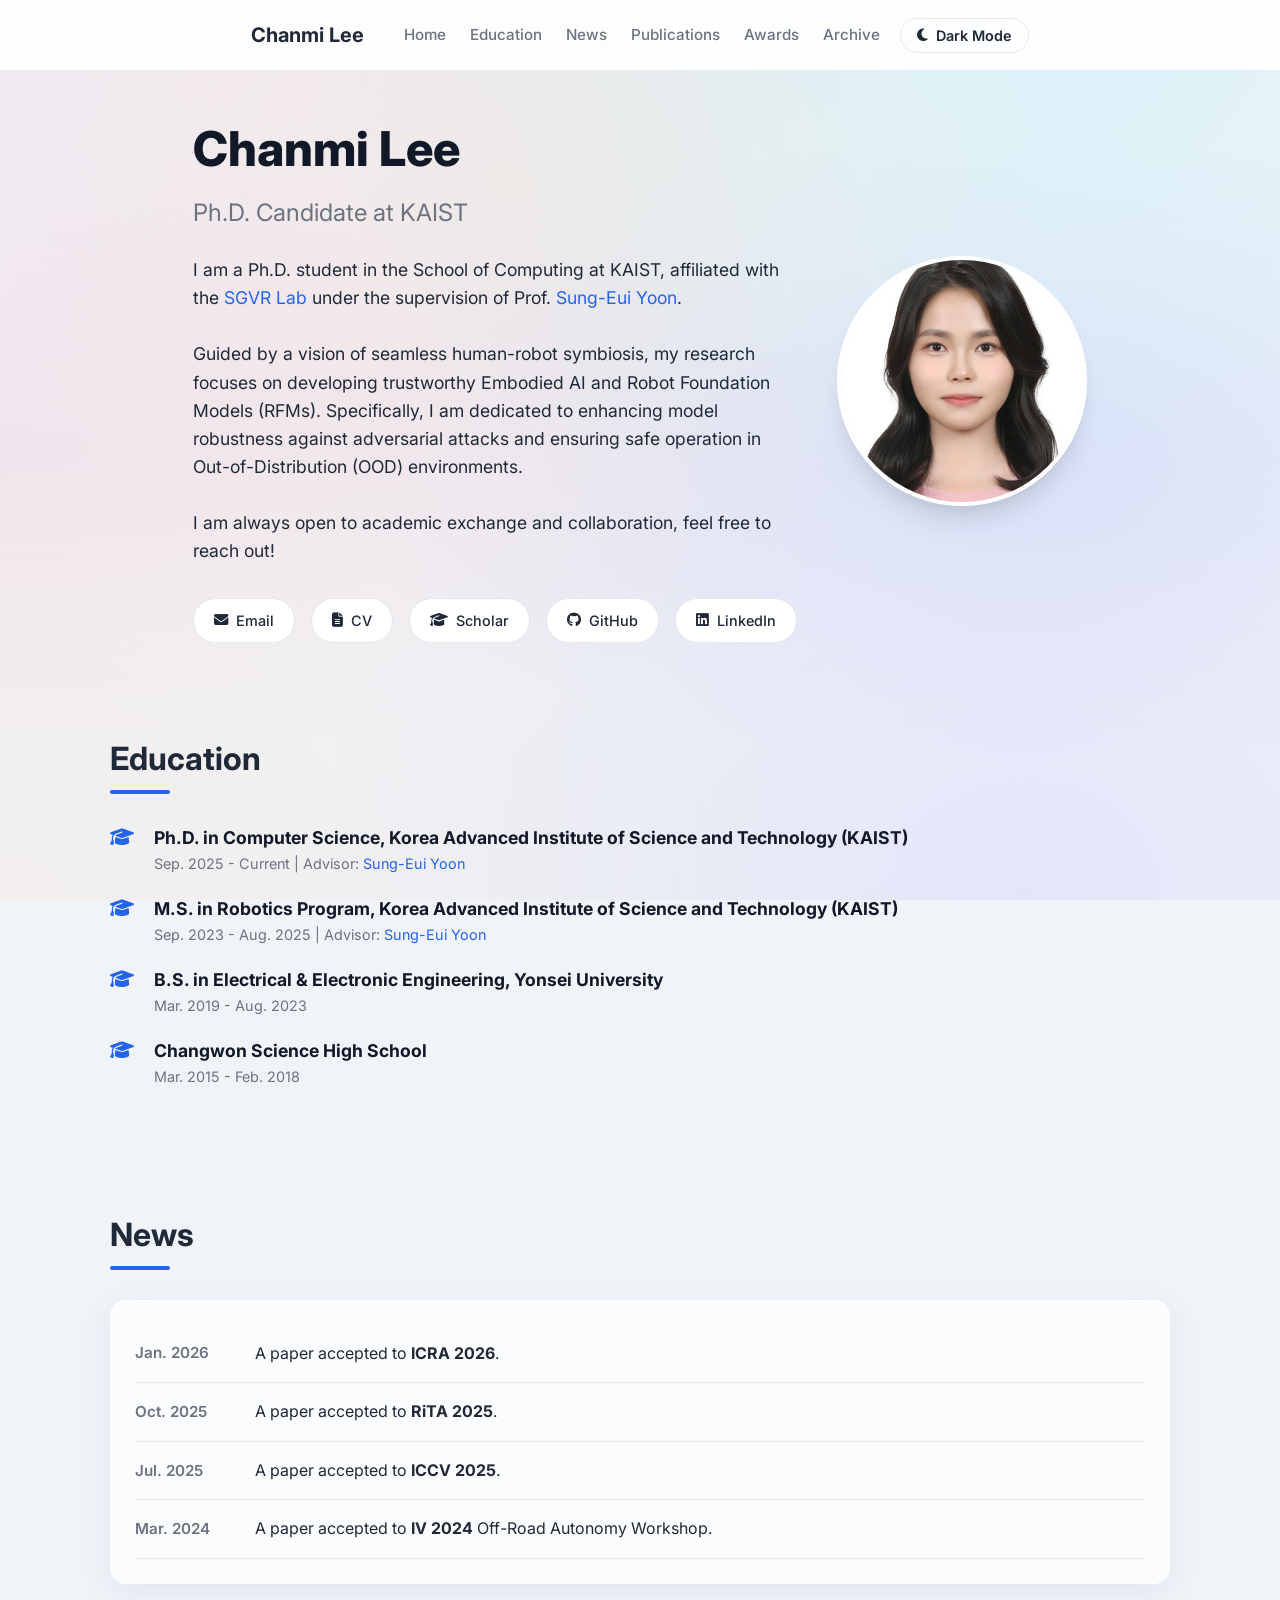
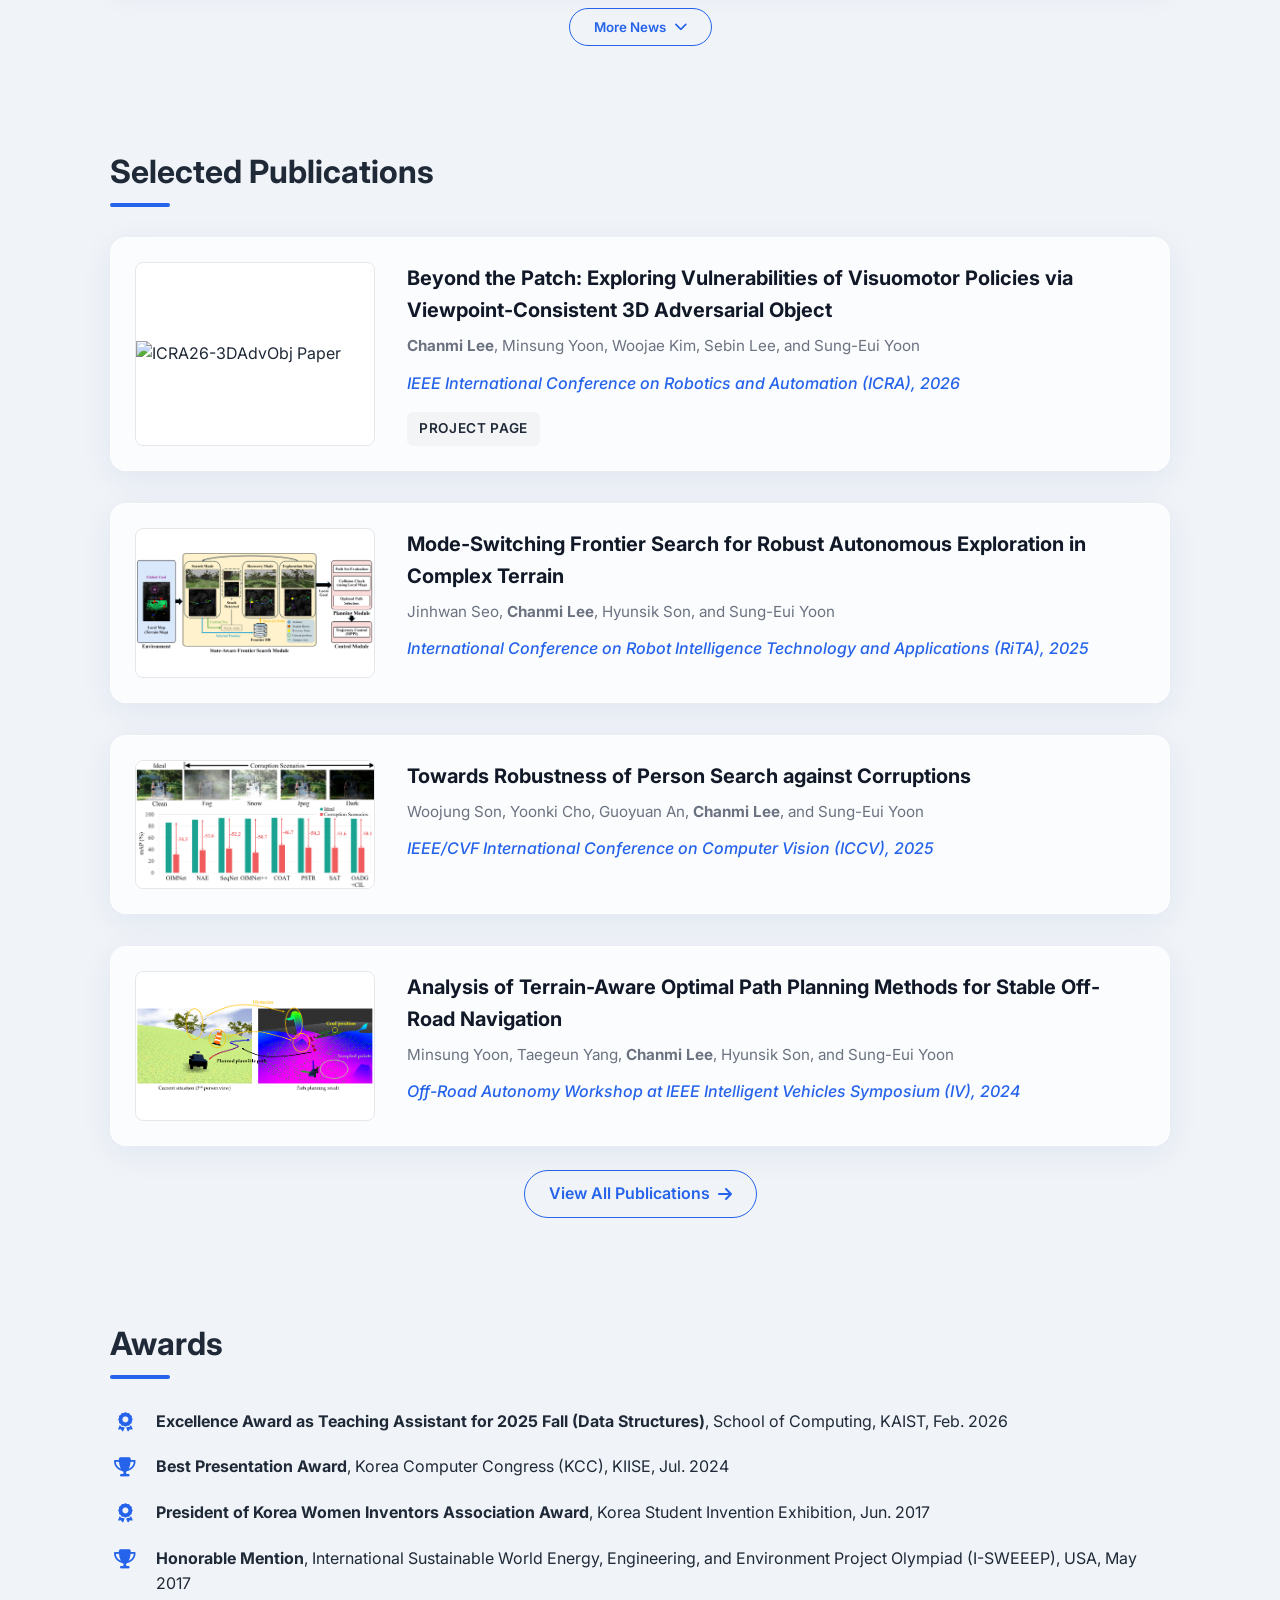
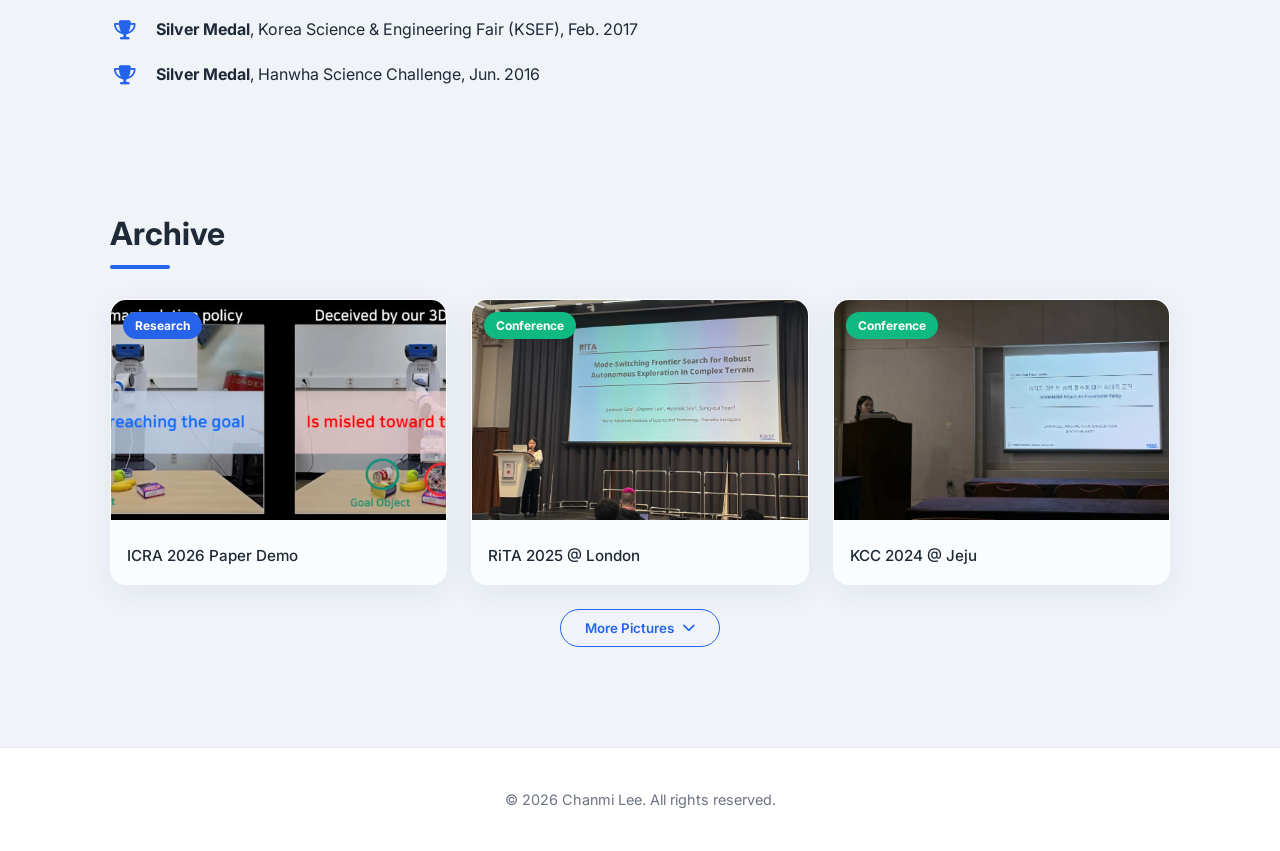
==== index.html @ 27ceaa9d "icra_projectpage" ====
<!DOCTYPE html>
<html lang="en-us">

<head>
  <!-- Google tag (gtag.js) -->
  <script async src="https://www.googletagmanager.com/gtag/js?id=G-1RZJY5DQK4"></script>
  <script>
    window.dataLayer = window.dataLayer || [];
    function gtag() { dataLayer.push(arguments); }
    gtag('js', new Date());

    gtag('config', 'G-1RZJY5DQK4');
  </script>
  <meta charset="utf-8">
  <meta name="viewport" content="width=device-width, initial-scale=1">
  <meta name="description" content="Ph.D. Candidate in KAIST CS">
  <meta name="author" content="Chanmi Lee">
  <title>Chanmi Lee | KAIST</title>

  <!-- Google Fonts -->
  <link rel="preconnect" href="https://fonts.googleapis.com">
  <link rel="preconnect" href="https://fonts.gstatic.com" crossorigin>
  <link href="https://fonts.googleapis.com/css2?family=Inter:wght@400;500;600;700;800&display=swap" rel="stylesheet">

  <!-- Font Awesome -->
  <link rel="stylesheet" href="https://cdnjs.cloudflare.com/ajax/libs/font-awesome/6.4.0/css/all.min.css">

  <!-- Custom CSS -->
  <link rel="stylesheet" href="css/modern.css">

  <!-- Favicon -->
  <link rel="icon" href="resources/favicon_clover.png" type="image/png">
</head>

<body>

  <header>
    <div class="container">
      <nav class="navbar">
        <a class="navbar-brand" href="#">Chanmi Lee</a>
        <ul class="navbar-nav">
          <li><a class="nav-link" href="#home">Home</a></li>
          <li><a class="nav-link" href="#education">Education</a></li>
          <li><a class="nav-link" href="#news">News</a></li>
          <li><a class="nav-link" href="#publications">Publications</a></li>
          <li><a class="nav-link" href="#awards">Awards</a></li>
          <li><a class="nav-link" href="#pictures">Archive</a></li>
        </ul>
        <button id="themeToggle" class="theme-toggle-btn" aria-label="Toggle Theme">
          <i class="fas fa-moon"></i> <span>Dark Mode</span>
        </button>
      </nav>
    </div>
  </header>

  <section id="home" class="hero">
    <div class="container">
      <div class="hero-content reveal">
        <h1 class="hero-title">Chanmi Lee</h1>
        <h2 class="hero-subtitle">Ph.D. Candidate at KAIST</h2>
        <p class="hero-text">
          <!-- Hello! I am a Ph.D. student in the School of Computing at KAIST, advised by Prof. <a
            href="https://sgvr.kaist.ac.kr/~sungeui/">Sung-Eui Yoon</a> 
            as a member of the <a href="https://sgvr.kaist.ac.kr">SGVR Lab</a>. -->
          
          I am a Ph.D. student in the School of Computing at KAIST, 
          affiliated with the <a href="https://sgvr.kaist.ac.kr">SGVR Lab</a> under the supervision of
          Prof. <a href="https://sgvr.kaist.ac.kr/~sungeui/">Sung-Eui Yoon</a>.
          <br><br>
          <!-- 
          Driven by the ultimate vision of true symbiosis between robots and humans, 
          I focus on developing trustworthy Embodied AI and Robot Foundation Models (RFMs), 
          particularly models that remain robust against adversarial attacks and 
          operate safely in Out-of-Distribution (OOD) environments beyond the scope of their training data. -->
          Guided by a vision of seamless human-robot symbiosis, 
          my research focuses on developing trustworthy Embodied AI and Robot Foundation Models (RFMs). 
          Specifically, I am dedicated to enhancing model robustness against adversarial attacks 
          and ensuring safe operation in Out-of-Distribution (OOD) environments.
          <br><br>

          <!-- If you share similar interests, feel free to reach out. I'd love to connect. -->
          I am always open to academic exchange and collaboration, feel free to reach out!

        </p>
        <div class="social-links">
          <a href="mailto:chanmi99@kaist.ac.kr" class="social-btn"><i class="fas fa-envelope"></i> Email</a>
          <a href="resources/cv_2509.pdf" class="social-btn"><i class="fas fa-file-alt"></i> CV</a>
          <a href="https://scholar.google.com/" class="social-btn"><i
              class="fas fa-graduation-cap"></i> Scholar</a>
          <a href="https://github.com/Chan-mi-Lee" class="social-btn"><i class="fab fa-github"></i> GitHub</a>
          <a href="https://www.linkedin.com/in/Chan-mi-Lee/" class="social-btn"><i class="fab fa-linkedin"></i> LinkedIn</a>
        </div>
      </div>
      <div class="hero-image-container reveal">
        <img src="resources/ChanmiLee.jpg" alt="Chanmi Lee" class="hero-image">
      </div>
    </div>
  </section>

  <section id="education">
    <div class="container">
      <h2 class="section-title">Education</h2>
      <ul class="education-list">
        <li class="education-item reveal">
          <i class="fas fa-graduation-cap edu-icon"></i>
          <div>
            <div class="edu-degree">Ph.D. in Computer Science, Korea Advanced Institute of Science and Technology (KAIST)</div>
            <!-- <div class="edu-institution">Korea Advanced Institute of Science and Technology (KAIST)</div> -->
            <div class="edu-period">Sep. 2025 - Current | Advisor: <a href="https://sgvr.kaist.ac.kr/~sungeui/">Sung-Eui
                Yoon</a></div>
            <!-- <div style="font-size: 0.9rem; color: var(--text-color); margin-top: 2px;">Total GPA: (undergoing)
            </div> -->
          </div>
        </li>
        <li class="education-item reveal">
          <i class="fas fa-graduation-cap edu-icon"></i>
          <div>
            <div class="edu-degree">M.S. in Robotics Program, Korea Advanced Institute of Science and Technology (KAIST)</div>
            <!-- <div class="edu-institution">Korea Advanced Institute of Science and Technology (KAIST)</div> -->
            <div class="edu-period">Sep. 2023 - Aug. 2025 | Advisor: <a
                href="https://sgvr.kaist.ac.kr/~sungeui/">Sung-Eui Yoon</a></div>
            <!-- <div style="font-size: 0.9rem; color: var(--text-color); margin-top: 2px;">Total GPA: 3.71/4.3 (credits:
              34) </div> -->
            <!-- <div style="font-size: 0.9rem; color: var(--text-color); margin-top: 2px;">Total GPA: 3.74/4.3 (credits:
              TBU) </div>
          </div> -->
        </li>
        <li class="education-item reveal">
          <i class="fas fa-graduation-cap edu-icon"></i>
          <div>
            <div class="edu-degree">B.S. in Electrical & Electronic Engineering, Yonsei University</div>
            <!-- <div class="edu-institution">Yonsei University</div> -->
            <div class="edu-period">Mar. 2019 - Aug. 2023</div>
            <!-- <div style="font-size: 0.9rem; color: var(--text-color); margin-top: 2px;">
              Major GPA: 3.71/4.3 (credits: 74), Total GPA: 3.71/4.3 (credits: 130) 
            </div> -->
            <!-- <div style="font-size: 0.9rem; color: var(--text-color); margin-top: 2px;">
              Total GPA: 3.71/4.3 (credits: TBU) 
            </div> -->
          </div>
        </li>
        <li class="education-item reveal">
          <i class="fas fa-graduation-cap edu-icon"></i>
          <div>
            <div class="edu-degree">Changwon Science High School</div>
            <!-- <div class="edu-institution">Changwon Science High School</div> -->
            <div class="edu-period">Mar. 2015 - Feb. 2018</div>
            <!-- <div style="font-size: 0.9rem; color: var(--text-color); margin-top: 2px;">
              Major GPA: 3.71/4.3 (credits: 74), Total GPA: 4.34/4.5 (credits: 130) 
            </div> -->
          </div>
        </li>
      </ul>
    </div>
  </section>

  <section id="news">
    <div class="container">
      <h2 class="section-title">News</h2>
      <ul class="news-list reveal">

        <!-- Recent News -->
        <li class="news-item">
          <span class="news-date">Jan. 2026</span>
          <span class="news-content">A paper accepted to <b>ICRA 2026</b>.</span>
        </li>
        <li class="news-item">
          <span class="news-date">Oct. 2025</span>
          <span class="news-content">A paper accepted to <b>RiTA 2025</b>.</span>
        </li>
        <li class="news-item">
          <span class="news-date">Jul. 2025</span>
          <span class="news-content">A paper accepted to <b>ICCV 2025</b>.</span>
        </li>
        <li class="news-item">
          <span class="news-date">Mar. 2024</span>
          <span class="news-content">A paper accepted to <b>IV 2024</b> Off-Road Autonomy Workshop.</span>
        </li>

        <!-- Hidden News -->
        <div id="moreNews" style="display: none;">
          <li class="news-item">
            <span class="news-date">Jun. 2024</span>
            <span class="news-content">A paper accepted to <b>KCC 2024</b>.</span>
          </li>
          <!-- <li class="news-item">
            <span class="news-date">Jun. 2024</span>
            <span class="news-content">Presented tutorial talks at <b>KCC 2024</b>.</span>
            <a href="https://www.kiise.or.kr/conference/main/getContent.do?CC=KCC&CS=2024&PARENT_ID=011500&content_no=2003"
              class="news-link-btn" target="_blank"><i class="fas fa-external-link-alt"></i> Link</a>
          </li> -->
        </div>
        
      </ul>
      <div class="btn-container">
        <button id="loadMoreNews" class="btn-more" aria-expanded="false">More News <i
            class="fas fa-chevron-down"></i></button>
      </div>
    </div>
  </section>

  <section id="publications">
    <div class="container">
      <h2 class="section-title">Selected Publications</h2>
      <div class="publication-list">

        <!-- Paper ICRA26 -->
        <div class="publication-card reveal">
          <div class="pub-image-container">
            <img src="resources/paper/ICRA26_3DAdvObj.png" alt="ICRA26-3DAdvObj Paper" class="pub-image">
          </div>
          <div class="pub-content">
            <h3 class="pub-title">Beyond the Patch: Exploring Vulnerabilities of Visuomotor Policies via Viewpoint-Consistent 3D Adversarial Object</h3>
            <p class="pub-authors"><b>Chanmi Lee</b>, Minsung Yoon, Woojae Kim, Sebin Lee, and Sung-Eui Yoon</p>
            <p class="pub-venue">IEEE International Conference on Robotics and Automation (ICRA), 2026</p>
            <div class="pub-links">
              <a href="https://chan-mi-lee.github.io/3DAdvObj/" class="pub-link">Project Page</a>
            </div>
          </div>
        </div>

        <!-- Paper RiTA25 -->
        <div class="publication-card reveal">
          <div class="pub-image-container">
            <img src="resources/paper/RiTA25_Frontier.png" alt="RiTA25-Frontier Paper" class="pub-image">
          </div>
          <div class="pub-content">
            <h3 class="pub-title">Mode-Switching Frontier Search for Robust Autonomous Exploration in Complex Terrain</h3>
            <p class="pub-authors">Jinhwan Seo, <b>Chanmi Lee</b>, Hyunsik Son, and Sung-Eui Yoon</p>
            <p class="pub-venue">International Conference on Robot Intelligence Technology and Applications (RiTA), 2025</p>
            <!-- <div class="pub-links">
              <a href="https://arxiv.org/abs/2506.15380" class="pub-link">Project Page</a>
            </div> -->
          </div>
        </div>

        <!-- Paper ICCV25 -->
        <div class="publication-card reveal">
          <div class="pub-image-container">
            <img src="resources/paper/ICCV25_Corruption.png" alt="ICCV25-Corruption Paper" class="pub-image">
          </div>
          <div class="pub-content">
            <h3 class="pub-title">Towards Robustness of Person Search against Corruptions</h3>
            <p class="pub-authors">Woojung Son, Yoonki Cho, Guoyuan An, <b>Chanmi Lee</b>, and Sung-Eui Yoon</p>
            <p class="pub-venue">IEEE/CVF International Conference on Computer Vision (ICCV), 2025</p>
            <!-- <div class="pub-links">
              <a href="https://sgvr.kaist.ac.kr/~msyoon/papers/ICRA25/" class="pub-link">Project Page</a>
            </div> -->
          </div>
        </div>

        <!-- Paper IV24 -->
        <div class="publication-card reveal">
          <div class="pub-image-container">
            <img src="resources/paper/IV24_fig.png" alt="IV24-OffRoad Paper" class="pub-image">
          </div>
          <div class="pub-content">
            <h3 class="pub-title">Analysis of Terrain-Aware Optimal Path Planning Methods for Stable Off-Road Navigation</h3>
            <p class="pub-authors">Minsung Yoon, Taegeun Yang, <b>Chanmi Lee</b>, Hyunsik Son, and Sung-Eui Yoon</p>
            <p class="pub-venue">Off-Road Autonomy Workshop at IEEE Intelligent Vehicles Symposium (IV), 2024</p>
            <!-- <div class="pub-links">
              <a href="https://sgvr.kaist.ac.kr/~msyoon/papers/IROS24/" class="pub-link">Project Page</a>
            </div> -->
          </div>
        </div>

      </div>
      <div class="btn-container">
        <a href="publications.html" target="_blank" class="btn-more">View All Publications <i
            class="fas fa-arrow-right"></i></a>
      </div>
    </div>
  </section>

  <section id="awards">
    <div class="container">
      <!-- <h2 class="section-title">Awards & Honors</h2> -->
      <h2 class="section-title">Awards</h2>
      <ul class="awards-list">
        <li class="award-item reveal">
          <i class="fas fa-award award-icon"></i>
          <div>
            <strong>Excellence Award as Teaching Assistant for 2025 Fall (Data Structures)</strong>, School of Computing, KAIST, Feb. 2026
          </div>
        </li>

        <li class="award-item reveal">
          <i class="fas fa-trophy award-icon"></i>
          <div>
            <strong>Best Presentation Award</strong>, Korea Computer Congress (KCC), KIISE, Jul. 2024
          </div>
        </li>
        

        <li class="award-item reveal">
          <i class="fas fa-award award-icon"></i>
          <div>
            <strong>President of Korea Women Inventors Association Award</strong>, Korea Student Invention Exhibition, Jun. 2017
          </div>
        </li>

        <li class="award-item reveal">
          <i class="fas fa-trophy award-icon"></i>
          <div>
            <strong>Honorable Mention</strong>, International Sustainable World Energy, Engineering, and Environment Project Olympiad (I-SWEEEP), USA, May 2017
          </div>
        </li>

        <li class="award-item reveal">
          <i class="fas fa-trophy award-icon"></i>
          <div>
            <strong>Silver Medal</strong>, Korea Science & Engineering Fair (KSEF), Feb. 2017
          </div>
        </li>

        <li class="award-item reveal">
          <i class="fas fa-trophy award-icon"></i>
          <div>
            <strong>Silver Medal</strong>, Hanwha Science Challenge, Jun. 2016
          </div>
        </li>

      </ul>
    </div>
  </section>

  <section id="pictures">
    <div class="container">
      <h2 class="section-title">Archive</h2>
      <div class="gallery-grid">
        <!-- <div class="gallery-item reveal" 
          data-blog-title="Quadruped robots riding Skateboards" 
          data-blog-date="Jan 20, 2026"
          data-blog-text="강화학습을 이용해 4족 보행 로봇이 스케이트보드를 타는 프로젝트를 진행했습니다. 균형 잡기 알고리즘과 외부 충격에 대한 복원력을 중점적으로 연구했습니다.">
        <img src="resources/pictures/Skateboarding.png" alt="Skateboarding" class="gallery-img">
        <div class="gallery-caption">Riding Skateboards</div>
      </div>
      <div class="gallery-item reveal" 
        data-blog-title="Robotic Skateboard Demo" 
        data-blog-text="로봇이 실제로 보드를 타는 주행 영상입니다."
        data-blog-video="resources/videos/demo.mp4"> <img src="resources/pictures/Skateboarding.png" class="gallery-img">
      <div class="gallery-caption">Watch Demo Video</div> -->
      <div class="gallery-item reveal" 
          data-archive-category="Research"
          data-archive-title="Adversarial Robustness of Visuomotor Policies (ICRA 2026)" 
          data-archive-date="May 2026"
          data-archive-video="resources/videos/ICRA26_supp.mp4"
          data-archive-text="To investigate the vulnerability of RL-based visuomotor policies, I proposed a 3D adversarial object that misleads the robot. As demonstrated in the supplementary video, while the policy normally guides the robot to the goal, the presence of the 3D adversarial object causes the robot to veer toward it. This targeted adversarial attack remains effective regardless of the initial camera (end-effector) pose or the object's spatial configuration.">
        <div class="item-badge research">Research</div>
        <img src="resources/pictures/ICRA26_supp_thumbnail.png" alt="ICRA 2026 Demo" class="gallery-img">
        <div class="gallery-caption">ICRA 2026 Paper Demo</div>
      </div>

      <div class="gallery-item reveal" 
          data-archive-category="Conference"
          data-archive-title="Paper Presentation at RiTA 2025" 
          data-archive-date="Dec 2025"
          data-archive-text="I attended RiTA 2025 at King’s College London (Dec 17–19, 2025) and presented my paper titled 'Mode-Switching Frontier Search for Robust Autonomous Exploration in Complex Terrain'. It was an invaluable experience to exchange ideas with fellow researchers who share a passion for robotics. Being my first visit to the United Kingdom, this journey was both academically rewarding and personally meaningful.">
        <div class="item-badge conference">Conference</div>
        <img src="resources/pictures/RiTA25.jpg" alt="RiTA 2025" class="gallery-img">
        <div class="gallery-caption">RiTA 2025 @ London</div>
      </div>

      <div class="gallery-item reveal" 
          data-archive-category="Conference"
          data-archive-title="Paper Presentation @ KCC 2024" 
          data-archive-date="Jun 2024"
          data-archive-text="I participated in KCC 2024 held at Jeju ICC (June 26–28, 2024) and presented the paper titled 'Adversarial Attack on Visuomotor Policy'. Although it was my first conference presentation and I was quite nervous, the experience was incredibly empowering. Engaging in deep discussions and Q&A sessions with attendees helped me grow as a researcher and provided fresh perspectives on my future research directions.">
        <div class="item-badge conference">Conference</div>
        <img src="resources/pictures/KCC24.jpg" alt="KCC 2024" class="gallery-img">
        <div class="gallery-caption">KCC 2024 @ Jeju</div>
      </div>

    </div>
      </div>

      <!-- Hidden Pictures -->
      <!-- <div id="morePictures" style="display: none; margin-top: 24px;">
        <div class="gallery-grid">
          <div class="gallery-item reveal">
            <img src="resources/pictures/kroc25_tutorial_MS.png" alt="KRoC25" class="gallery-img">
            <div class="gallery-caption">KRoC25 Tutorial</div>
          </div>
          <div class="gallery-item reveal">
            <img src="resources/pictures/IROS24.jpg" alt="IROS24" class="gallery-img">
            <div class="gallery-caption">IROS24 Attendance</div>
          </div>
          <div class="gallery-item reveal">
            <img src="resources/pictures/IROS24_Presentation.jpg" alt="IROS24" class="gallery-img">
            <div class="gallery-caption">IROS24 Oral Presentation</div>
          </div>
          <div class="gallery-item reveal">
            <img src="resources/pictures/kcc_tutorial_ms.jpg" alt="KCC24" class="gallery-img">
            <div class="gallery-caption">KCC24 Tutorial</div>
          </div>
          <div class="gallery-item reveal">
            <img src="resources/pictures/ICRA24_poster_presentation.png" alt="ICRA24 Poster" class="gallery-img">
            <div class="gallery-caption">ICRA24 Poster Presentation</div>
          </div>
          <div class="gallery-item reveal">
            <img src="resources/pictures/ICRA24_2.JPG" alt="ICRA24" class="gallery-img">
            <div class="gallery-caption">ICRA24 Attendance</div>
          </div>
          <div class="gallery-item reveal">
            <img src="resources/pictures/hello_v2.png" alt="Hello Robot" class="gallery-img">
            <div class="gallery-caption">Drawing 'Hello' with the Fetch robot holding a flash light</div>
          </div>
          <div class="gallery-item reveal">
            <img src="resources/pictures/ICRA23_CS.jpg" alt="ICRA23 CS" class="gallery-img">
            <div class="gallery-caption">Our Research featured on the CS Dept. Bulletin Board</div>
          </div>
          <div class="gallery-item reveal">
            <img src="resources/pictures/ICRA23_award2.png" alt="ICRA23 Award" class="gallery-img">
            <div class="gallery-caption">ICRA23 Award Celebration</div>
          </div>
          <div class="gallery-item reveal">
            <img src="resources/pictures/ICRA23_award.jpg" alt="ICRA23 Award" class="gallery-img">
            <div class="gallery-caption">ICRA23 Outstanding Planning Paper Award</div>
          </div>
          <div class="gallery-item reveal">
            <img src="resources/pictures/ICRA23_poster.png" alt="ICRA23 Poster" class="gallery-img">
            <div class="gallery-caption">ICRA23 Poster Presentation</div>
          </div>
          <div class="gallery-item reveal">
            <img src="resources/pictures/ICRA23_presentation.jpg" alt="ICRA23 Presentation" class="gallery-img">
            <div class="gallery-caption">ICRA23 Award Session Presentation</div>
          </div>
          <div class="gallery-item reveal">
            <img src="resources/pictures/KRoC22_presentation.jpg" alt="KRoC22" class="gallery-img">
            <div class="gallery-caption">KRoC22 Invited Talk</div>
          </div>
          <div class="gallery-item reveal">
            <img src="resources/pictures/ICRA22_award2.jpg" alt="ICRA22 Award" class="gallery-img">
            <div class="gallery-caption">ICRA22 Finalist Award Celebration</div>
          </div>
          <div class="gallery-item reveal">
            <img src="resources/pictures/ICRA22_award.png" alt="ICRA22 Award" class="gallery-img">
            <div class="gallery-caption">ICRA22 Outstanding Navigation Paper Finalist Award</div>
          </div>
          <div class="gallery-item reveal">
            <img src="resources/pictures/ICRA22_poster.png" alt="ICRA22 Poster" class="gallery-img">
            <div class="gallery-caption">ICRA22 Poster Presentation</div>
          </div>
          <div class="gallery-item reveal">
            <img src="resources/pictures/ICRA22_presentation.png" alt="ICRA22 Presentation" class="gallery-img">
            <div class="gallery-caption">ICRA22 Award Session Presentation</div>
          </div>
          <div class="gallery-item reveal">
            <img src="resources/pictures/MS_wFetch.jpg" alt="Fetch" class="gallery-img">
            <div class="gallery-caption">Me with a Fetch Robot</div>
          </div>
        </div>
      </div> -->

      <div class="btn-container">
        <button id="loadMorePictures" class="btn-more" aria-expanded="false">More Pictures <i
            class="fas fa-chevron-down"></i></button>
      </div>
    </div>
  </section>

  <footer>
    <div class="container">
      <p>&copy; 2026 Chanmi Lee. All rights reserved.</p>
    </div>
  </footer>

  <!-- Overlay -->
  <!-- <div id="overlay">
    <img src="" alt="Expanded Image" />
  </div>
  -->
  <!-- Overlay Update -->
  <!-- <div id="overlay">
    <div class="modal-content">
      <span class="close-modal">&times;</span>
      <img src="" alt="Expanded Image" id="modalImg" />
      <div class="modal-text-container">
        <h3 id="modalTitle"></h3>
        <span id="modalDate" style="color: var(--primary-color); font-size: 0.85rem;"></span>
        <p id="modalDescription"></p>
      </div>
    </div>
  </div> -->
  <div id="overlay">
    <div class="modal-content">
      <span class="close-modal">&times;</span>
      
      <div class="modal-media-container">
        <img src="" alt="Expanded Image" id="modalImg" />
        <video id="modalVideo" controls>
          <source src="" type="video/mp4">
        </video>
      </div>

      <div class="modal-text-container">
        <span id="modalBadge" class="item-badge-modal"></span>
        <h3 id="modalTitle"></h3>
        <span id="modalDate"></span>
        <p id="modalDescription"></p>
      </div>
    </div>
  </div>

  <script>
    // News Toggle
    document.getElementById('loadMoreNews').addEventListener('click', function () {
      var additionalContent = document.getElementById('moreNews');
      var btn = this;

      if (additionalContent.style.display === 'none') {
        additionalContent.style.display = 'block';
        btn.innerHTML = '<i class="fas fa-chevron-circle-up"></i> Close';
        btn.setAttribute('aria-expanded', 'true');
      } else {
        additionalContent.style.display = 'none';
        btn.innerHTML = '<i class="fas fa-chevron-circle-down"></i> More News';
        btn.setAttribute('aria-expanded', 'false');
      }
    });

    // Pictures Toggle
    document.getElementById('loadMorePictures').addEventListener('click', function () {
      var morePictures = document.getElementById('morePictures');
      var btn = this;

      if (morePictures.style.display === 'none') {
        morePictures.style.display = 'block';
        btn.innerHTML = '<i class="fas fa-chevron-circle-up"></i> Close';
        btn.setAttribute('aria-expanded', 'true');
      } else {
        morePictures.style.display = 'none';
        btn.innerHTML = '<i class="fas fa-chevron-circle-down"></i> More Pictures';
        btn.setAttribute('aria-expanded', 'false');
      }
    });

    // Image Overlay
    // document.addEventListener("DOMContentLoaded", function () {
    //   const overlay = document.getElementById("overlay");
    //   const overlayImg = overlay.querySelector("img");
    //   const images = document.querySelectorAll(".gallery-img, .pub-image");

    //   images.forEach((img) => {
    //     img.addEventListener("click", function () {
    //       overlay.classList.remove("active");
    //       overlayImg.src = "";

    //       const tempImg = new Image();
    //       tempImg.src = this.src;

    //       tempImg.onload = () => {
    //         overlayImg.src = tempImg.src;
    //         overlay.classList.add("active");
    //       };
    //     });
    //   });

    //   overlay.addEventListener("click", function () {
    //     overlay.classList.remove("active");
    //     setTimeout(() => {
    //       overlayImg.src = "";
    //     }, 300); // Wait for transition
    //   });
    // });
    /* --- Blog Modal Script (Overlay Updated) --- */
    // document.addEventListener("DOMContentLoaded", function () {
    //   const overlay = document.getElementById("overlay");
    //   const modalImg = document.getElementById("modalImg");
    //   const modalTitle = document.getElementById("modalTitle");
    //   const modalDescription = document.getElementById("modalDescription");
    //   const modalDate = document.getElementById("modalDate"); // Optional: for date
    //   const closeModal = document.querySelector(".close-modal");

    //   // Select all gallery items
    //   const items = document.querySelectorAll(".gallery-item");

    //   items.forEach((item) => {
    //     item.addEventListener("click", function () {
    //       const img = this.querySelector("img");
          
    //       // Extract blog content from HTML 'data-' attributes
    //       const title = this.getAttribute("data-blog-title") || "New Post";
    //       const date = this.getAttribute("data-blog-date") || "";
    //       const text = this.getAttribute("data-blog-text") || "Coming soon...";

    //       // Inject data into the modal
    //       modalImg.src = img.src;
    //       modalTitle.innerText = title;
    //       modalDescription.innerText = text;
    //       if (modalDate) modalDate.innerText = date;

    //       // Show the modal
    //       overlay.classList.add("active");
    //       document.body.style.overflow = "hidden"; // Prevent background scrolling
    //     });
    //   });

    //   // Close modal when clicking background or the 'X' button
    //   overlay.addEventListener("click", function (e) {
    //     if (e.target === overlay || e.target === closeModal) {
    //       overlay.classList.remove("active");
    //       document.body.style.overflow = "auto"; // Restore scrolling
    //     }
    //   });
    // });

    /* --- Archive Modal Script (Updated) --- */
    document.addEventListener("DOMContentLoaded", function () {
      const overlay = document.getElementById("overlay");
      const modalImg = document.getElementById("modalImg");
      const modalVideo = document.getElementById("modalVideo");
      const modalBadge = document.getElementById("modalBadge"); // New
      const modalTitle = document.getElementById("modalTitle");
      const modalDescription = document.getElementById("modalDescription");
      const modalDate = document.getElementById("modalDate");
      const closeModal = document.querySelector(".close-modal");

      const items = document.querySelectorAll(".gallery-item");

      items.forEach((item) => {
        item.addEventListener("click", function () {
          const videoSrc = this.getAttribute("data-archive-video");
          const title = this.getAttribute("data-archive-title");
          const date = this.getAttribute("data-archive-date");
          const text = this.getAttribute("data-archive-text");
          const category = this.getAttribute("data-archive-category");

          // Media Switcher
          modalVideo.style.display = "none";
          modalImg.style.display = "none";
          modalVideo.pause();

          if (videoSrc) {
            modalVideo.querySelector("source").src = videoSrc;
            modalVideo.load();
            modalVideo.style.display = "block";
          } else {
            modalImg.src = this.querySelector("img").src;
            modalImg.style.display = "block";
          }

          // Content Injection
          if (category) {
              modalBadge.innerText = category;
              modalBadge.style.display = "inline-block";
              
              // 클래스를 초기화하고 카테고리명(소문자)을 추가해서 색상 적용
              modalBadge.className = 'item-badge-modal ' + category.toLowerCase(); 
          } else {
              modalBadge.style.display = "none";
          }

          modalTitle.innerText = title || "No Title";
          modalDate.innerText = date || "";
          modalDescription.innerText = text || "";

          overlay.classList.add("active");
          document.body.style.overflow = "hidden";
        });
      });

      overlay.addEventListener("click", function (e) {
        if (e.target === overlay || e.target === closeModal) {
          overlay.classList.remove("active");
          modalVideo.pause();
          document.body.style.overflow = "auto";
        }
      });
    });
    
    // Scroll Reveal Animation
    document.addEventListener('DOMContentLoaded', function () {
      const reveals = document.querySelectorAll('.reveal');

      const revealOnScroll = function () {
        const windowHeight = window.innerHeight;
        const elementVisible = 100;

        reveals.forEach((reveal) => {
          const elementTop = reveal.getBoundingClientRect().top;

          if (elementTop < windowHeight - elementVisible) {
            reveal.classList.add('active');
          }
        });
      };

      window.addEventListener('scroll', revealOnScroll);
      // Trigger once on load
      revealOnScroll();
    });

    // Hide Header on Scroll
    let lastScrollTop = 0;
    const header = document.querySelector('header');
    const headerHeight = header.offsetHeight;

    window.addEventListener('scroll', function () {
      let scrollTop = window.pageYOffset || document.documentElement.scrollTop;

      if (scrollTop > lastScrollTop && scrollTop > headerHeight) {
        // Scrolling down
        header.classList.add('header-hidden');
      } else {
        // Scrolling up
        header.classList.remove('header-hidden');
      }
      lastScrollTop = scrollTop <= 0 ? 0 : scrollTop; // For Mobile or negative scrolling
    });

    // Theme Toggle
    const themeToggleBtn = document.getElementById('themeToggle');
    const themeIcon = themeToggleBtn.querySelector('i');
    const themeText = themeToggleBtn.querySelector('span');
    const body = document.body;

    // Order: Gradient -> Dark -> White
    const themes = ['gradient', 'dark', 'white'];

    // Load saved theme or default to gradient
    let currentTheme = localStorage.getItem('themePreference') || 'gradient';
    applyTheme(currentTheme);

    themeToggleBtn.addEventListener('click', function () {
      let currentIndex = themes.indexOf(currentTheme);
      let nextIndex = (currentIndex + 1) % themes.length;
      currentTheme = themes[nextIndex];
      applyTheme(currentTheme);
      localStorage.setItem('themePreference', currentTheme);
    });

    function applyTheme(theme) {
      // Remove all theme classes
      body.classList.remove('white-mode', 'dark-mode');

      if (theme === 'white') {
        body.classList.add('white-mode');
      } else if (theme === 'dark') {
        body.classList.add('dark-mode');
      }
      // 'gradient' is default

      updateButton(theme);
    }

    function updateButton(currentTheme) {
      let nextThemeIndex = (themes.indexOf(currentTheme) + 1) % themes.length;
      let nextTheme = themes[nextThemeIndex];

      if (nextTheme === 'gradient') {
        themeText.textContent = 'Gradient Mode';
        themeIcon.className = 'fas fa-palette';
      } else if (nextTheme === 'dark') {
        themeText.textContent = 'Dark Mode';
        themeIcon.className = 'fas fa-moon';
      } else if (nextTheme === 'white') {
        themeText.textContent = 'White Mode';
        themeIcon.className = 'fas fa-sun';
      }
    }
  </script>

</body>

</html>
---- css/modern.css ----
:root {
  --primary-color: #2563eb;
  --secondary-color: #1e40af;
  --text-color: #1f2937;
  --text-light: #6b7280;
  --bg-color: #f9fafb;
  --card-bg: #ffffff;
  --border-color: #e5e7eb;
  --font-main: 'Inter', -apple-system, BlinkMacSystemFont, "Segoe UI", Roboto, Helvetica, Arial, sans-serif;
  --max-width: 1100px;
  --header-height: 70px;
}

* {
  box-sizing: border-box;
  margin: 0;
  padding: 0;
}

body {
  font-family: var(--font-main);
  background-color: #f0f4f8;
  background-image:
    radial-gradient(at 0% 0%, hsla(253, 16%, 7%, 1) 0, transparent 50%),
    radial-gradient(at 50% 0%, hsla(225, 39%, 30%, 1) 0, transparent 50%),
    radial-gradient(at 100% 0%, hsla(339, 49%, 30%, 1) 0, transparent 50%);
  /* Lighter mesh gradient for light mode */
  background-image:
    radial-gradient(at 40% 20%, hsla(28, 100%, 74%, 0.1) 0px, transparent 50%),
    radial-gradient(at 80% 0%, hsla(189, 100%, 56%, 0.1) 0px, transparent 50%),
    radial-gradient(at 0% 50%, hsla(340, 100%, 76%, 0.1) 0px, transparent 50%),
    radial-gradient(at 80% 50%, hsla(240, 100%, 70%, 0.1) 0px, transparent 50%),
    radial-gradient(at 0% 100%, hsla(22, 100%, 77%, 0.1) 0px, transparent 50%),
    radial-gradient(at 80% 100%, hsla(242, 100%, 70%, 0.1) 0px, transparent 50%),
    radial-gradient(at 0% 0%, hsla(343, 100%, 76%, 0.1) 0px, transparent 50%);
  background-attachment: fixed;
  color: var(--text-color);
  line-height: 1.6;
  -webkit-font-smoothing: antialiased;
}

a {
  color: var(--primary-color);
  text-decoration: none;
  transition: color 0.2s;
}

a:hover {
  color: var(--secondary-color);
}

/* Layout */
.container {
  max-width: var(--max-width);
  margin: 0 auto;
  padding: 0 20px;
}

/* Header */
header {
  background-color: rgba(255, 255, 255, 0.9);
  backdrop-filter: blur(10px);
  position: sticky;
  top: 0;
  z-index: 1000;
  border-bottom: none;
  height: var(--header-height);
  display: flex;
  align-items: center;
  transition: transform 0.3s ease-in-out;
}

.header-hidden {
  transform: translateY(-100%);
}

.navbar {
  display: flex;
  justify-content: space-between;
  align-items: center;
  width: 100%;
}

.navbar-brand {
  font-weight: 700;
  font-size: 1.25rem;
  color: var(--text-color);
  margin-right: 40px;
  /* Added spacing */
}

.navbar-nav {
  display: flex;
  gap: 24px;
  list-style: none;
}

.nav-link {
  color: var(--text-light);
  font-weight: 500;
  font-size: 0.95rem;
}

.nav-link:hover,
.nav-link.active {
  color: var(--primary-color);
}

/* Hero Section */
.hero {
  padding: 20px 0;
  display: flex;
  align-items: center;
  gap: 60px;
  margin-top: 30px;
  margin-bottom: 20px;
  /* added spacing below header */
}

.hero .container {
  display: flex;
  align-items: center;
  gap: 60px;
}

.hero-content {
  flex: 1;
}

.hero-title {
  font-size: 3rem;
  font-weight: 800;
  margin-bottom: 16px;
  line-height: 1.2;
  color: #111827;
}

.hero-subtitle {
  font-size: 1.5rem;
  color: var(--text-light);
  margin-bottom: 24px;
  font-weight: 400;
}

.hero-text {
  font-size: 1.1rem;
  color: var(--text-color);
  margin-bottom: 32px;
  max-width: 600px;
}

.hero-image-container {
  flex-shrink: 0;
  width: 300px;
  height: 300px;
  border-radius: 50%;
  overflow: hidden;
  box-shadow: 0 20px 25px -5px rgba(0, 0, 0, 0.1), 0 10px 10px -5px rgba(0, 0, 0, 0.04);
  border: 4px solid white;
}

.hero-image {
  width: 100%;
  height: 100%;
  object-fit: cover;
}

.social-links {
  display: flex;
  gap: 16px;
  margin-top: 24px;
}

.social-btn {
  display: inline-flex;
  align-items: center;
  gap: 8px;
  padding: 10px 20px;
  border-radius: 9999px;
  background-color: white;
  border: 1px solid var(--border-color);
  color: var(--text-color);
  font-weight: 500;
  font-size: 0.9rem;
  transition: all 0.2s;
}

.social-btn:hover {
  background-color: var(--bg-color);
  border-color: var(--text-light);
  transform: translateY(-2px);
  box-shadow: 0 4px 6px -1px rgba(0, 0, 0, 0.1);
}

/* Section General */
section {
  padding: 50px 0;
}

.section-title {
  font-size: 2rem;
  font-weight: 700;
  margin-bottom: 40px;
  position: relative;
  display: inline-block;
}

.section-title::after {
  content: '';
  position: absolute;
  bottom: -10px;
  left: 0;
  width: 60px;
  height: 4px;
  background-color: var(--primary-color);
  border-radius: 2px;
}

.subsection-title {
  font-size: 1.5rem;
  font-weight: 700;
  margin-bottom: 24px;
  color: #111827;
}

/* News */
.news-list {
  list-style: none;
  background: rgba(255, 255, 255, 0.7);
  backdrop-filter: blur(10px);
  -webkit-backdrop-filter: blur(10px);
  border-radius: 16px;
  border: 1px solid rgba(255, 255, 255, 0.5);
  box-shadow: 0 8px 32px 0 rgba(31, 38, 135, 0.07);
  padding: 24px;
}

.news-item {
  display: flex;
  gap: 20px;
  padding: 16px 0;
  border-bottom: 1px solid var(--border-color);
  align-items: center;
  /* Ensure vertical centering */
}

.news-item:last-child {
  border-bottom: none;
}

.news-date {
  font-weight: 600;
  color: var(--text-light);
  min-width: 100px;
  font-size: 0.95rem;
}

.news-content {
  color: var(--text-color);
}

.news-link-btn {
  margin-left: auto;
  padding: 6px 12px;
  border-radius: 6px;
  background-color: #f3f4f6;
  color: var(--text-color);
  font-size: 0.85rem;
  font-weight: 600;
  display: inline-flex;
  align-items: center;
  gap: 6px;
  transition: all 0.2s;
  white-space: nowrap;
  text-decoration: none;
}

.news-link-btn:hover {
  background-color: var(--primary-color);
  color: white;
  text-decoration: none;
}

/* Publications */
.publication-list {
  display: flex;
  flex-direction: column;
  gap: 32px;
}

.publication-card {
  display: flex;
  gap: 32px;
  background: rgba(255, 255, 255, 0.7);
  backdrop-filter: blur(10px);
  -webkit-backdrop-filter: blur(10px);
  border-radius: 16px;
  padding: 24px;
  border: 1px solid rgba(255, 255, 255, 0.5);
  box-shadow: 0 8px 32px 0 rgba(31, 38, 135, 0.07);
  transition: transform 0.2s, box-shadow 0.2s;
}

.publication-card:hover {
  transform: translateY(-4px);
  box-shadow: 0 10px 15px -3px rgba(0, 0, 0, 0.1);
}

.pub-image-container {
  width: 240px;
  flex-shrink: 0;
  border-radius: 8px;
  overflow: hidden;
  border: 1px solid var(--border-color);
  display: flex;
  align-items: center;
  justify-content: center;
  background-color: white;
}

.pub-image {
  width: 100%;
  height: auto;
  display: block;
  cursor: pointer;
}

.pub-content {
  flex: 1;
}

.pub-title {
  font-size: 1.25rem;
  font-weight: 700;
  margin-bottom: 8px;
  color: #111827;
}

.pub-authors {
  color: var(--text-light);
  margin-bottom: 12px;
  font-size: 0.95rem;
}

.pub-venue {
  font-style: italic;
  color: var(--primary-color);
  font-weight: 500;
  margin-bottom: 16px;
}

.pub-links {
  display: flex;
  gap: 12px;
}

.pub-link {
  font-size: 0.85rem;
  font-weight: 600;
  text-transform: uppercase;
  letter-spacing: 0.05em;
  padding: 6px 12px;
  border-radius: 6px;
  background-color: #f3f4f6;
  color: var(--text-color);
}

.pub-link:hover {
  background-color: var(--primary-color);
  color: white;
}

.pub-keywords {
  display: flex;
  flex-wrap: wrap;
  gap: 8px;
  margin-top: 12px;
}

.keyword-badge {
  font-size: 0.75rem;
  font-weight: 600;
  padding: 4px 10px;
  border-radius: 9999px;
  background-color: #e5e7eb;
  color: var(--text-color);
  text-transform: capitalize;
}

.badge-blue {
  background-color: #dbeafe;
  color: #1e40af;
}

.badge-green {
  background-color: #dcfce7;
  color: #166534;
}

.badge-purple {
  background-color: #f3e8ff;
  color: #6b21a8;
}

.badge-orange {
  background-color: #ffedd5;
  color: #9a3412;
}

.badge-red {
  background-color: #fee2e2;
  color: #991b1b;
}

/* Awards */
.awards-list {
  list-style: none;
}

.award-item {
  display: flex;
  gap: 16px;
  margin-bottom: 20px;
  align-items: flex-start;
}

.award-icon {
  color: var(--primary-color);
  font-size: 1.2rem;
  margin-top: 4px;
  width: 30px;
  text-align: center;
  flex-shrink: 0;
}

/* Pictures Grid */
.gallery-grid {
  display: grid;
  grid-template-columns: repeat(auto-fill, minmax(300px, 1fr));
  gap: 24px;
}

.gallery-item {
  background: rgba(255, 255, 255, 0.7);
  backdrop-filter: blur(10px);
  -webkit-backdrop-filter: blur(10px);
  border-radius: 16px;
  overflow: hidden;
  border: 1px solid rgba(255, 255, 255, 0.5);
  box-shadow: 0 8px 32px 0 rgba(31, 38, 135, 0.07);
  transition: transform 0.2s;
}

.gallery-item:hover {
  transform: translateY(-4px);
}

.gallery-img {
  width: 100%;
  height: 220px;
  object-fit: cover;
}

.gallery-caption {
  padding: 16px;
  font-size: 0.95rem;
  font-weight: 500;
  color: var(--text-color);
}

/* Education */
.education-list {
  list-style: none;
}

.education-item {
  display: flex;
  gap: 20px;
  margin-bottom: 20px;
}

.edu-icon {
  color: var(--primary-color);
  font-size: 1.2rem;
  margin-top: 4px;
}

.edu-degree {
  font-weight: 700;
  font-size: 1.1rem;
  color: #111827;
}

.edu-institution {
  color: var(--text-color);
  margin-bottom: 4px;
}

.edu-period {
  color: var(--text-light);
  font-size: 0.9rem;
}

/* Buttons */
.btn-container {
  text-align: center;
  margin-top: 24px;
}

.btn-more {
  background-color: transparent;
  border: 1px solid var(--primary-color);
  color: var(--primary-color);
  padding: 10px 24px;
  border-radius: 9999px;
  font-weight: 600;
  cursor: pointer;
  transition: all 0.2s;
  font-family: var(--font-main);
  display: inline-flex;
  align-items: center;
  gap: 8px;
}

.btn-more:hover {
  background-color: var(--primary-color);
  color: white;
}

/* Footer */
footer {
  background-color: white;
  border-top: 1px solid var(--border-color);
  padding: 40px 0;
  margin-top: 50px;
  text-align: center;
  color: var(--text-light);
  font-size: 0.9rem;
}

/* Responsive */
@media (max-width: 1280px) {
  .hero .container {
    gap: 40px;
  }

  .hero-image-container {
    width: 250px;
    height: 250px;
  }

  .navbar-brand {
    white-space: nowrap;
  }
}

@media (max-width: 900px) {

  /* Navbar */
  header {
    height: auto;
    padding: 10px 0;
  }

  .navbar {
    flex-direction: column;
    gap: 8px;
    align-items: center;
  }

  .navbar-brand {
    margin-right: 0;
    margin-bottom: 2px;
    font-size: 1.1rem;
  }

  .navbar-nav {
    display: grid;
    grid-template-columns: repeat(3, 1fr);
    width: 100%;
    justify-items: center;
    gap: 12px;
    row-gap: 10px;
  }

  .nav-link {
    font-size: 0.85rem;
  }

  /* Hero Section */
  .hero {
    padding: 30px 0;
  }

  .hero .container {
    flex-direction: column-reverse;
    gap: 32px;
  }

  .hero-image-container {
    width: 200px;
    height: 200px;
    margin: 0 auto;
  }

  .hero-title {
    font-size: 1.75rem;
    margin-bottom: 12px;
  }

  .hero-subtitle {
    font-size: 1.1rem;
    margin-bottom: 16px;
  }

  .hero-text {
    margin-left: auto;
    margin-right: auto;
    font-size: 0.95rem;
    margin-bottom: 24px;
  }

  .social-links {
    justify-content: center;
    flex-wrap: wrap;
  }

  /* Education Section */
  .education-item {
    gap: 12px;
  }

  .edu-icon {
    margin-top: 4px;
  }

  /* News Section */
  .news-item {
    flex-direction: column;
    align-items: flex-start;
    gap: 8px;
  }

  .news-date {
    min-width: auto;
    color: var(--primary-color);
    font-size: 0.9rem;
  }

  .news-link-btn {
    margin-left: 0;
    margin-top: 4px;
  }

  /* Publications Section */
  .publication-card {
    flex-direction: column;
  }

  .pub-image-container {
    width: 100%;
    max-width: 400px;
    margin: 0 auto;
  }

  .pub-links {
    flex-wrap: wrap;
  }

  /* Awards Section */
  .award-item {
    gap: 12px;
  }

  .award-icon {
    font-size: 1.1rem;
  }

  /* Gallery Section */
  .gallery-grid {
    grid-template-columns: 1fr;
  }

  /* General */
  section {
    padding: 30px 0;
  }

  .section-title {
    font-size: 1.3rem;
    margin-bottom: 20px;
  }

  .pub-title {
    font-size: 1.1rem;
  }

  .edu-degree {
    font-size: 1rem;
  }

  /* Theme Toggle Mobile */
  .theme-toggle-btn {
    margin-left: 0;
    margin-right: 0;
    margin-top: 4px;
    font-size: 0.8rem;
    padding: 6px 12px;
    align-self: center;
  }

  .subsection-title {
    font-size: 1.2rem;
    margin-bottom: 16px;
  }
}

/* Overlay */
/* #overlay {
  position: fixed;
  top: 0;
  left: 0;
  width: 100%;
  height: 100%;
  background: rgba(0, 0, 0, 0.8);
  display: flex;
  align-items: center;
  justify-content: center;
  opacity: 0;
  pointer-events: none;
  transition: opacity 0.3s ease-in-out;
  z-index: 9999;
}

#overlay.active {
  opacity: 1;
  pointer-events: auto;
}

#overlay img {
  max-width: 90%;
  max-height: 90%;
  border: 2px solid #fff;
  border-radius: 10px;
  box-shadow: 0 0 20px rgba(0, 0, 0, 0.5);
}

.gallery-img {
  cursor: pointer;
} */
 
 /* --- Updated Blog Modal (Overlay) --- */
#overlay {
  position: fixed;
  top: 0;
  left: 0;
  width: 100%;
  height: 100%;
  background: rgba(0, 0, 0, 0.85); /* Dimmed background */
  display: flex;
  align-items: center;
  justify-content: center;
  opacity: 0;
  pointer-events: none; /* Disable interaction when hidden */
  transition: opacity 0.3s ease-in-out;
  z-index: 9999;
  backdrop-filter: blur(8px); /* Blur effect for background */
  padding: 20px;
}

#overlay.active {
  opacity: 1;
  pointer-events: auto; /* Enable interaction when visible */
}

/* Modal Content Box */
.modal-content {
  background: var(--bg-color); /* Syncs with White/Dark mode */
  color: var(--text-color);
  max-width: 800px;
  width: 100%;
  max-height: 85vh;
  border-radius: 20px;
  overflow-y: auto; /* Scroll for long text */
  position: relative;
  box-shadow: 0 25px 50px rgba(0, 0, 0, 0.5);
  transform: translateY(20px);
  transition: transform 0.3s ease-out;
  border: 1px solid var(--border-color);
}

#overlay.active .modal-content {
  transform: translateY(0); /* Slide-up effect */
}

/* Modal Image */
/* .modal-content img {
  width: 100%;
  height: auto;
  max-height: 450px;
  object-fit: cover;
  display: block;
  border-bottom: 1px solid var(--border-color);
} */
/* --- Modal Media (Image & Video) Scaling Fix --- */
.modal-content img, 
#modalVideo {
  width: 100%;
  height: auto;
  max-height: 500px; /* 최대 높이 조절 */
  object-fit: contain; /* 사진/영상 전체가 잘리지 않고 다 보이게 함 */
  background-color: #000; /* 가로가 긴 사진일 경우 남는 위아래 공간을 검은색으로 채움 */
  display: block;
  border-bottom: 1px solid var(--border-color);
}

/* Text Container */
/* .modal-text-container {
  padding: 35px;
}

.modal-text-container h3 {
  font-size: 1.8rem;
  margin-bottom: 10px;
  color: var(--primary-color);
}

#modalDate {
  display: block;
  font-size: 0.9rem;
  margin-bottom: 20px;
  opacity: 0.7;
  color: var(--text-light);
}

.modal-text-container p {
  line-height: 1.7;
  font-size: 1.05rem;
  white-space: pre-wrap;
} */

.modal-text-container {
  padding: 30px 35px; 
}

.modal-text-container h3 {
  font-size: 1.6rem;
  margin-bottom: 8px;
  color: var(--primary-color);
  line-height: 1.3;
}

#modalDate {
  display: block;
  font-size: 0.85rem;
  margin-bottom: 15px;
  font-weight: 600;
  color: var(--text-light);
  text-transform: uppercase;
  letter-spacing: 0.05em;
}

.modal-text-container p {
  line-height: 1.7;
  font-size: 1.05rem;
  color: var(--text-color);
  white-space: pre-wrap;
}

/* Close Button */
.close-modal {
  position: absolute;
  top: 15px;
  right: 25px;
  font-size: 35px;
  color: #fff;
  cursor: pointer;
  z-index: 10;
  text-shadow: 0 0 10px rgba(0, 0, 0, 0.5);
  transition: transform 0.2s;
}

.close-modal:hover {
  transform: scale(1.1);
}

/* For Mobile screens */
@media (max-width: 768px) {
  .modal-text-container {
    padding: 20px;
  }
  .modal-text-container h3 {
    font-size: 1.4rem;
  }
}

.gallery-img {
  cursor: pointer;
}


/* Scroll Reveal Animation */
.reveal {
  opacity: 0;
  transform: translateY(30px);
  transition: all 0.8s ease-out;
}

.reveal.active {
  opacity: 1;
  transform: translateY(0);
}

/* Theme Modes */

/* White Mode */
body.white-mode {
  background-image: none;
  background-color: #ffffff;
}

/* Dark Mode */
body.dark-mode {
  --text-color: #f9fafb;
  --text-light: #d1d5db;
  --bg-color: #111827;
  --card-bg: rgba(31, 41, 55, 0.7);
  --border-color: #374151;
  --primary-color: #60a5fa;
  /* Lighter blue for dark mode */
  --secondary-color: #3b82f6;

  background-image: none;
  background-color: #111827;
  color: var(--text-color);
}

body.dark-mode .hero-title,
body.dark-mode .section-title,
body.dark-mode .subsection-title,
body.dark-mode .edu-degree,
body.dark-mode .pub-title {
  color: #f9fafb;
}

body.dark-mode .navbar,
body.dark-mode header {
  background-color: rgba(17, 24, 39, 0.9);
  border-bottom: none;
}

body.dark-mode .news-list,
body.dark-mode .publication-card,
body.dark-mode .gallery-item {
  background: var(--card-bg);
  border: 1px solid var(--border-color);
}

body.dark-mode .social-btn {
  background-color: #1f2937;
  border-color: var(--border-color);
  color: var(--text-color);
}

body.dark-mode .social-btn:hover {
  background-color: #374151;
}

body.dark-mode .pub-image-container {
  background-color: #1f2937;
  border-color: var(--border-color);
}

body.dark-mode .news-link-btn,
body.dark-mode .pub-link {
  background-color: #374151;
  color: var(--text-color);
}

body.dark-mode .news-link-btn:hover,
body.dark-mode .pub-link:hover {
  background-color: var(--primary-color);
  color: white;
}

body.dark-mode footer {
  background-color: #111827;
  border-top: 1px solid var(--border-color);
}

/* Toggle Button */
.theme-toggle-btn {
  background: none;
  border: 1px solid var(--border-color);
  color: var(--text-color);
  font-size: 0.9rem;
  font-weight: 600;
  cursor: pointer;
  padding: 8px 16px;
  border-radius: 20px;
  transition: all 0.2s;
  margin-left: 20px;
  display: inline-flex;
  align-items: center;
  gap: 8px;
  font-family: var(--font-main);
}

.theme-toggle-btn:hover {
  background-color: rgba(0, 0, 0, 0.05);
  color: var(--primary-color);
  border-color: var(--primary-color);
}

body.dark-mode .theme-toggle-btn:hover {
  background-color: rgba(255, 255, 255, 0.1);
}

/* --- 사진 잘림 방지 및 배지 추가 (최소 수정본) --- */
.modal-media-container {
  width: 100%;
  background-color: #000;
  display: flex;
  justify-content: center;
  align-items: center;
}

#modalImg, #modalVideo {
  max-width: 100%;
  max-height: 500px; /* 높이 제한 */
  object-fit: contain !important; /* 사진 전체 다 보이게 함 */
  display: block;
}

/* 카드 상단 배지 */
.gallery-item { position: relative; }
.item-badge {
  position: absolute; top: 12px; left: 12px;
  background: var(--primary-color); color: #fff;
  padding: 4px 12px; border-radius: 50px;
  font-size: 0.75rem; font-weight: 700; z-index: 5;
}

/* 모달 내부 배지 */
.item-badge-modal {
  display: inline-block;
  background: var(--primary-color); color: #fff;
  padding: 4px 12px; border-radius: 50px;
  font-size: 0.8rem; font-weight: 700; margin-bottom: 10px;
}

/* --- 카테고리별 배지 색상 --- */
/* Research: 파란색 */
.item-badge.research, .item-badge-modal.research { background-color: #2563eb; }
/* Conference: 초록색 */
.item-badge.conference, .item-badge-modal.conference { background-color: #10b981; }
/* Activity 또는 Award: 주황색 */
.item-badge.activity, .item-badge-modal.activity,
.item-badge.award, .item-badge-modal.award { background-color: #f59e0b; }
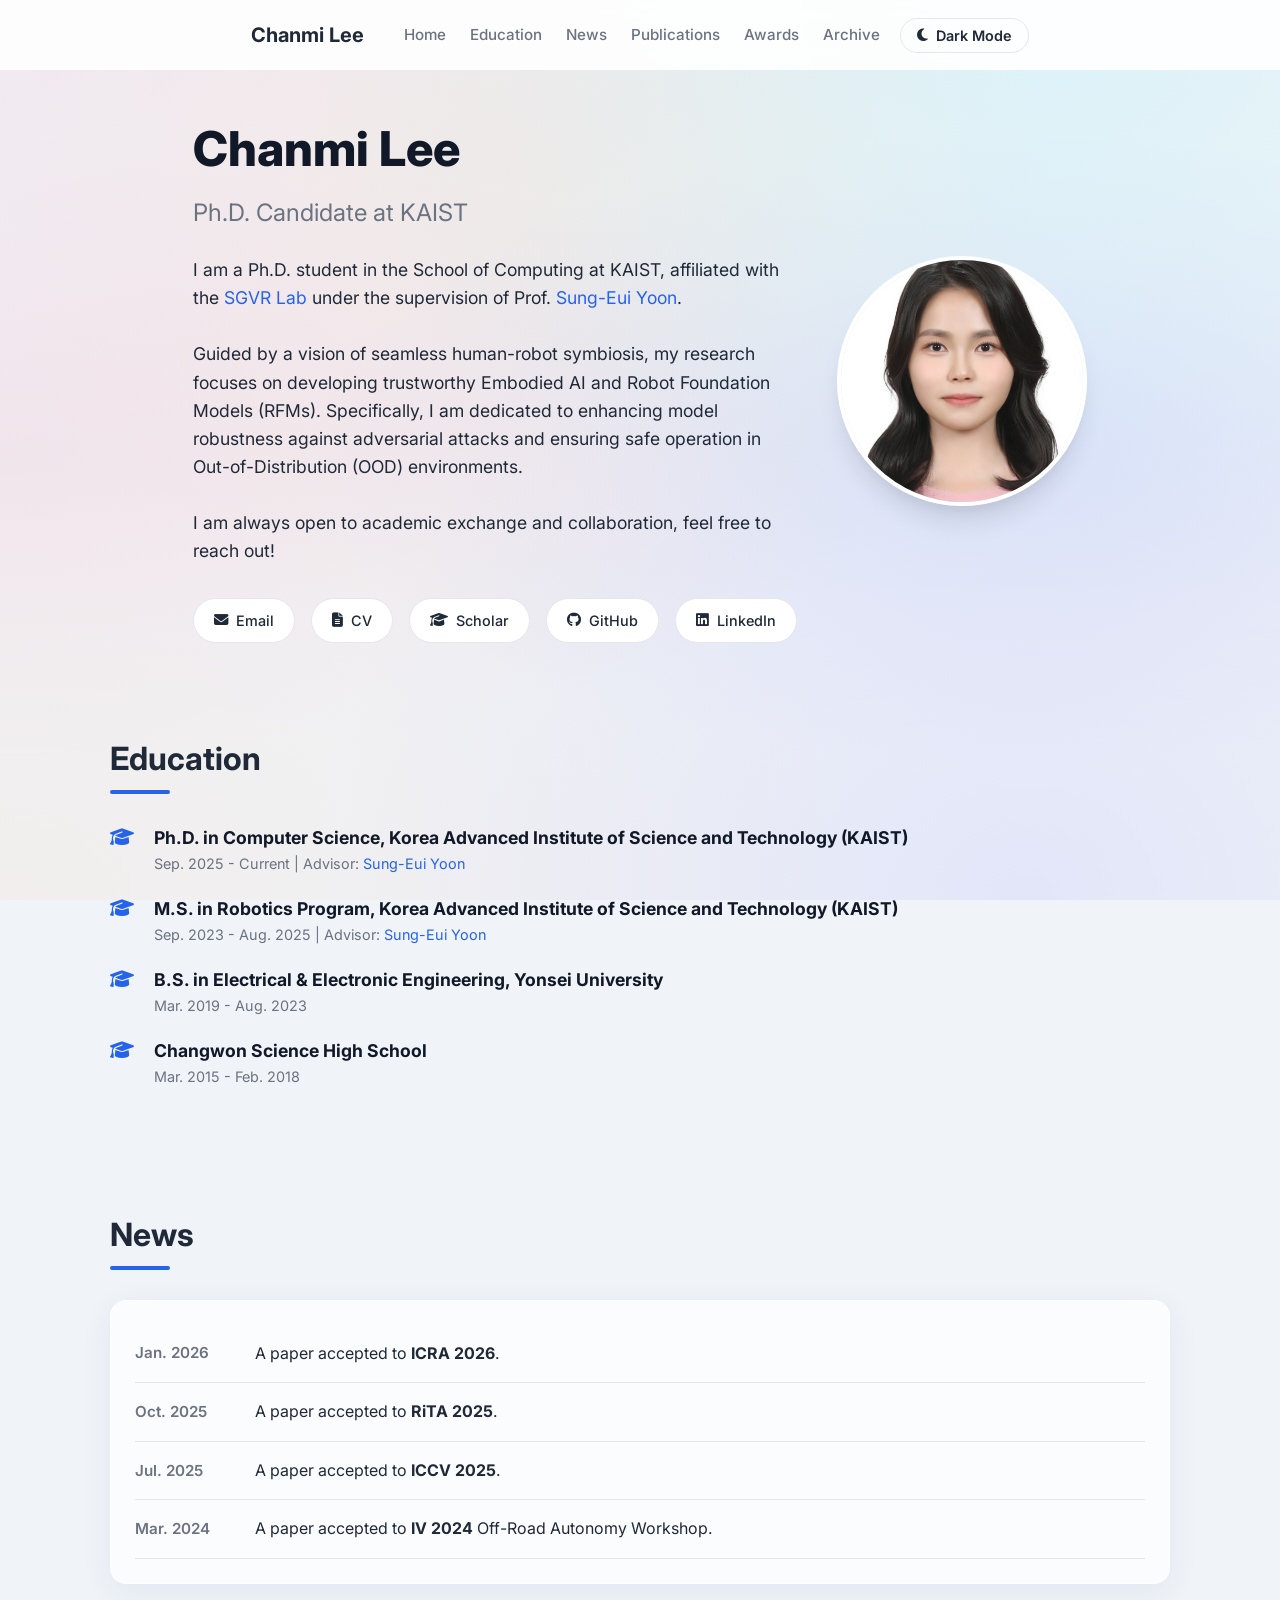
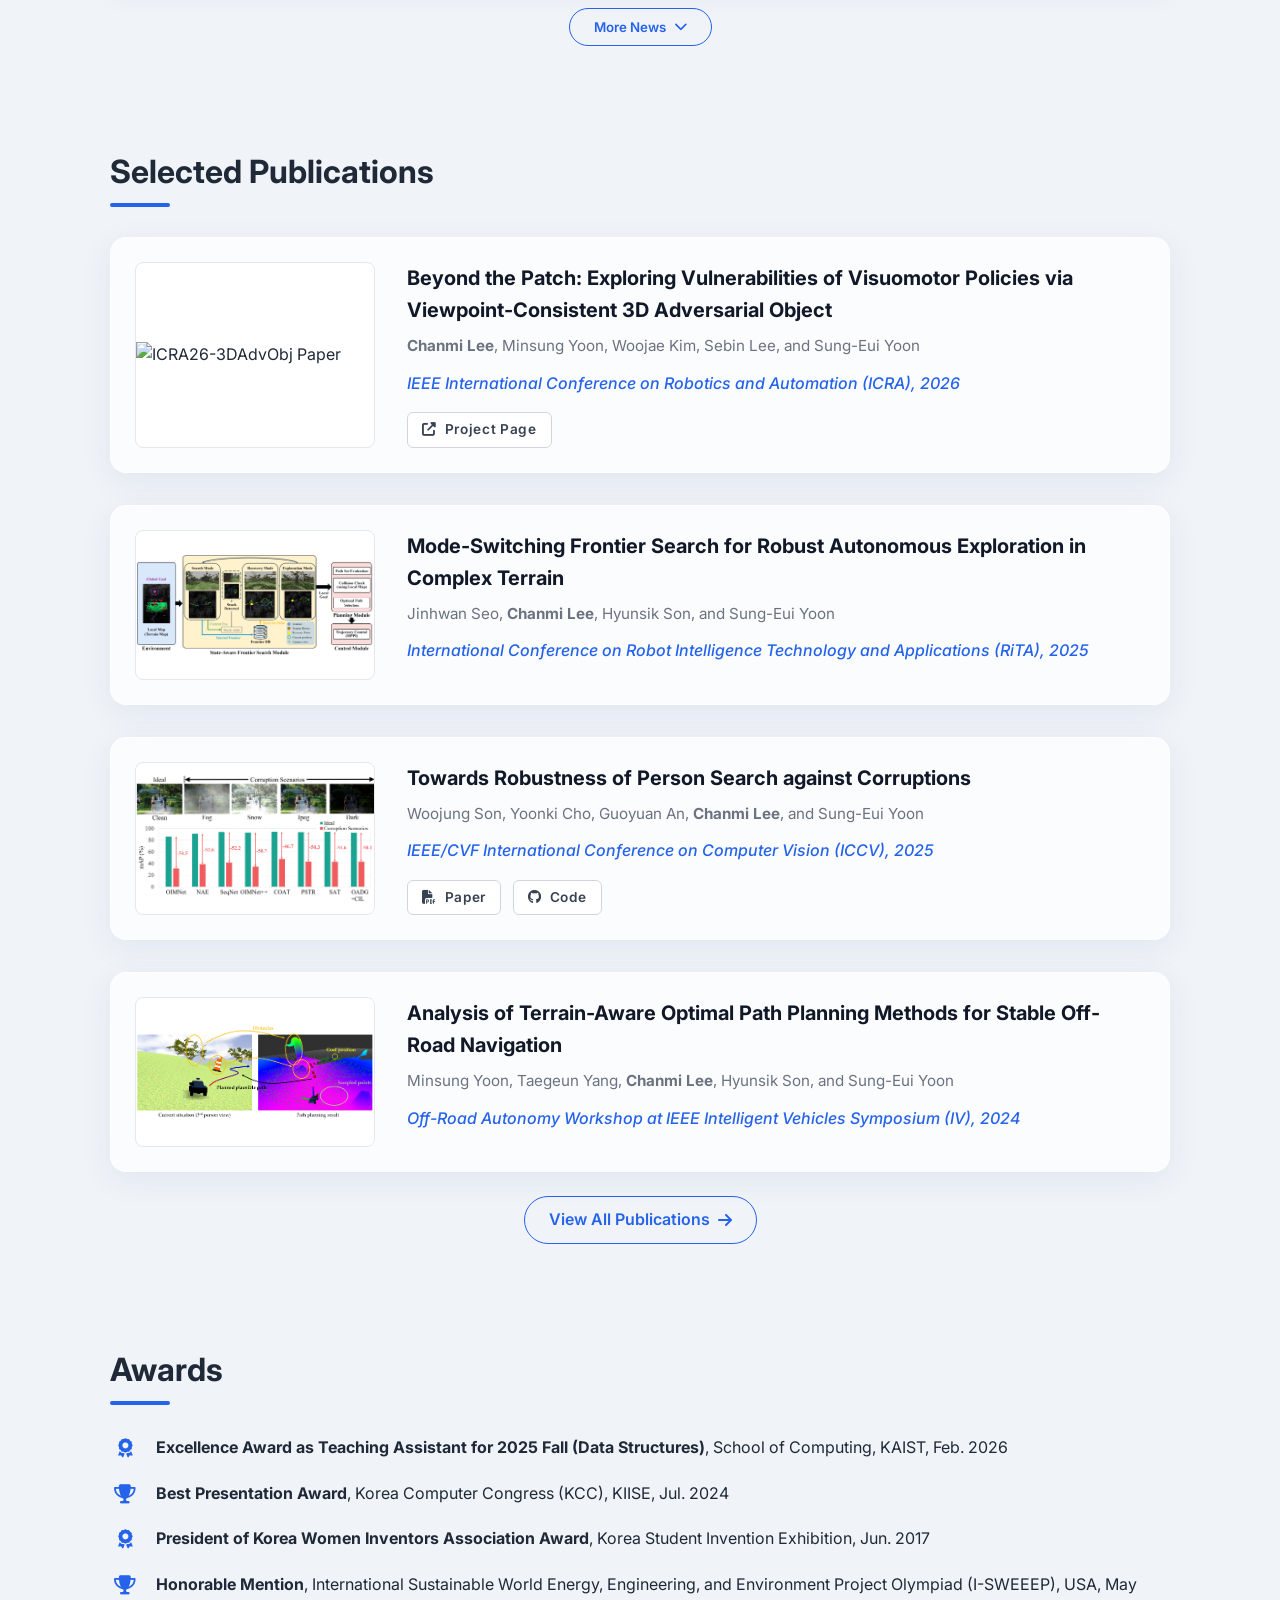
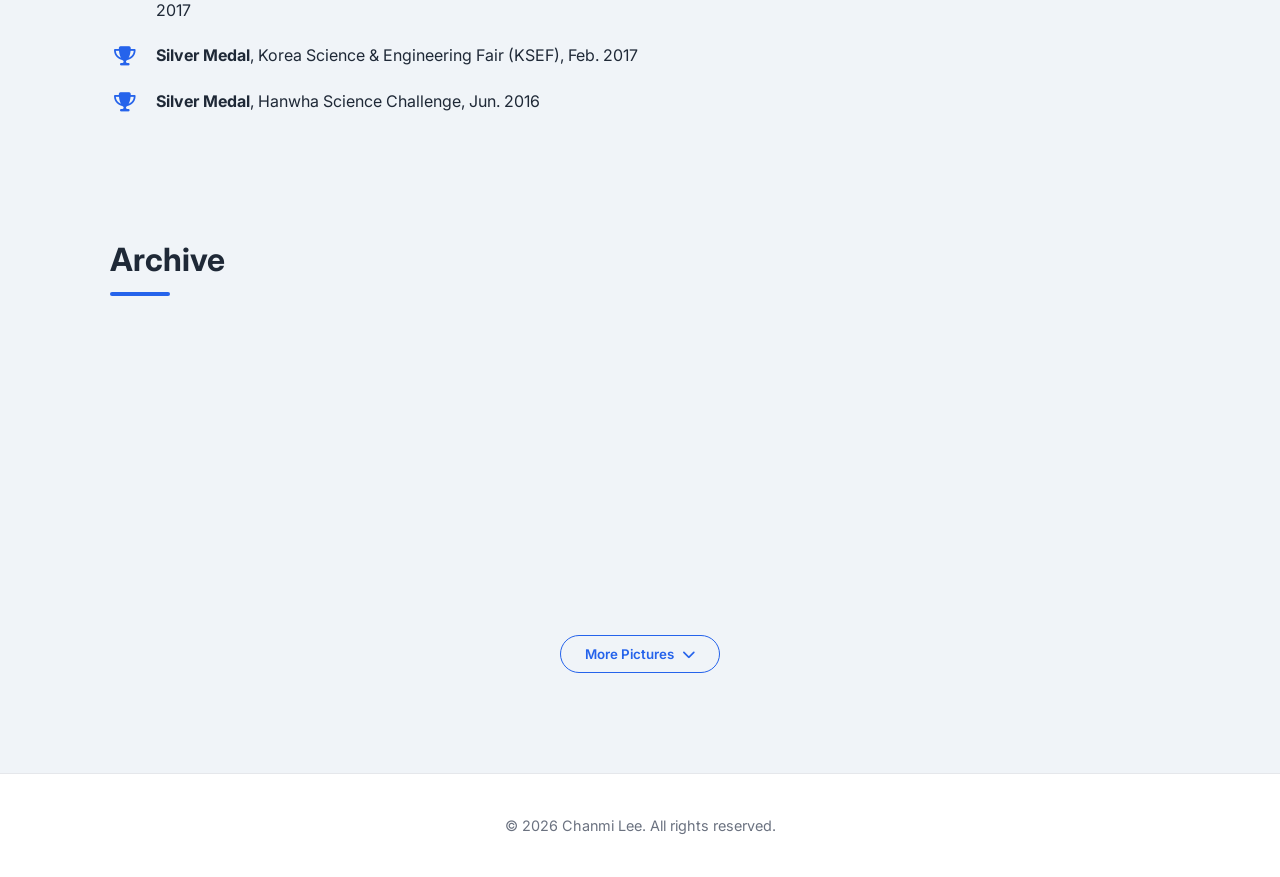
==== commit 2b12db62: "icra_projectpage" ====
--- a/index.html
+++ b/index.html
@@ -213,8 +213,13 @@
             <h3 class="pub-title">Beyond the Patch: Exploring Vulnerabilities of Visuomotor Policies via Viewpoint-Consistent 3D Adversarial Object</h3>
             <p class="pub-authors"><b>Chanmi Lee</b>, Minsung Yoon, Woojae Kim, Sebin Lee, and Sung-Eui Yoon</p>
             <p class="pub-venue">IEEE International Conference on Robotics and Automation (ICRA), 2026</p>
+            <!-- <div class="pub-links">
+              <a href="https://chan-mi-lee.github.io/3DAdvObj/" class="pub-link project-page">Project Page</a>
+            </div> -->
             <div class="pub-links">
-              <a href="https://chan-mi-lee.github.io/3DAdvObj/" class="pub-link">Project Page</a>
+              <a href="https://chan-mi-lee.github.io/3DAdvObj/" class="pub-link" target="_blank">
+                <i class="fas fa-external-link-alt"></i> Project Page
+              </a>
             </div>
           </div>
         </div>
@@ -243,6 +248,14 @@
             <h3 class="pub-title">Towards Robustness of Person Search against Corruptions</h3>
             <p class="pub-authors">Woojung Son, Yoonki Cho, Guoyuan An, <b>Chanmi Lee</b>, and Sung-Eui Yoon</p>
             <p class="pub-venue">IEEE/CVF International Conference on Computer Vision (ICCV), 2025</p>
+            <div class="pub-links">
+              <a href="https://openaccess.thecvf.com/content/ICCV2025/papers/Son_Towards_Robustness_of_Person_Search_against_Corruptions_ICCV_2025_paper.pdf" class="pub-link" target="_blank">
+                <i class="fas fa-file-pdf"></i> Paper
+              </a>
+              <a href="https://github.com/woojung-son/robust-person-search" class="pub-link" target="_blank">
+                <i class="fab fa-github"></i> Code
+              </a>
+            </div>
             <!-- <div class="pub-links">
               <a href="https://sgvr.kaist.ac.kr/~msyoon/papers/ICRA25/" class="pub-link">Project Page</a>
             </div> -->
--- a/css/modern.css
+++ b/css/modern.css
@@ -1056,4 +1056,66 @@
 .item-badge.conference, .item-badge-modal.conference { background-color: #10b981; }
 /* Activity 또는 Award: 주황색 */
 .item-badge.activity, .item-badge-modal.activity,
-.item-badge.award, .item-badge-modal.award { background-color: #f59e0b; }+.item-badge.award, .item-badge-modal.award { background-color: #f59e0b; }
+
+
+/* 1. 기본 및 화이트 모드 (연한 노란색) */
+.pub-link.project-page {
+  background-color: #ffffff !important; /* 연한 노란색 */
+  color: #6a7486 !important;           /* 진한 갈색 글자 (가독성) */
+  border: 1px solid #d1d5db;
+  transition: all 0.3s ease;
+}
+
+.pub-link.project-page:hover {
+  background-color: #cdfff1 !important; /* 마우스 올리면 약간 더 진한 노란색 */
+  transform: translateY(-2px);
+}
+
+/* 2. 다크 모드 (회색) */
+body.dark-mode .pub-link.project-page {
+  background-color: #4b5563 !important; /* 중간 회색 */
+  color: #ffffff !important;           /* 흰색 글자 */
+  border: 1px solid #6b7280;
+}
+
+body.dark-mode .pub-link.project-page:hover {
+  background-color: #6b7280 !important; /* 마우스 올리면 약간 더 밝은 회색 */
+}
+
+.pub-link {
+  display: inline-flex;
+  align-items: center;
+  gap: 8px; /* 아이콘과 글자 사이 간격 */
+  background-color: #ffffff !important;
+  color: #374151 !important;           /* 진한 회색 글자 */
+  border: 1px solid #d1d5db !important; /* 연한 회색 테두리 */
+  padding: 6px 14px;
+  border-radius: 6px;
+  font-size: 0.85rem;
+  font-weight: 600;
+  text-transform: none;                /* 대문자 강제 변환 해제 */
+  transition: all 0.3s ease;
+  text-decoration: none;
+}
+
+/* 마우스 올렸을 때 효과 (민트색 배경) */
+.pub-link:hover {
+  background-color: #f9ddf9 !important; 
+  color: #111827 !important;           /* 더 진한 글자색 */
+  border-color: #9ca3af !important;     /* 조금 더 진한 테두리 */
+  transform: translateY(-2px);
+  box-shadow: 0 4px 6px rgba(0, 0, 0, 0.05);
+}
+
+/* [다크 모드] 버튼 스타일 */
+body.dark-mode .pub-link {
+  background-color: #4b5563 !important; /* 중간 회색 배경 */
+  color: #ffffff !important;           /* 흰색 글자 */
+  border: 1px solid #6b7280 !important;
+}
+
+body.dark-mode .pub-link:hover {
+  background-color: #6b7280 !important; /* 조금 더 밝은 회색 */
+  border-color: #9ca3af !important;
+}
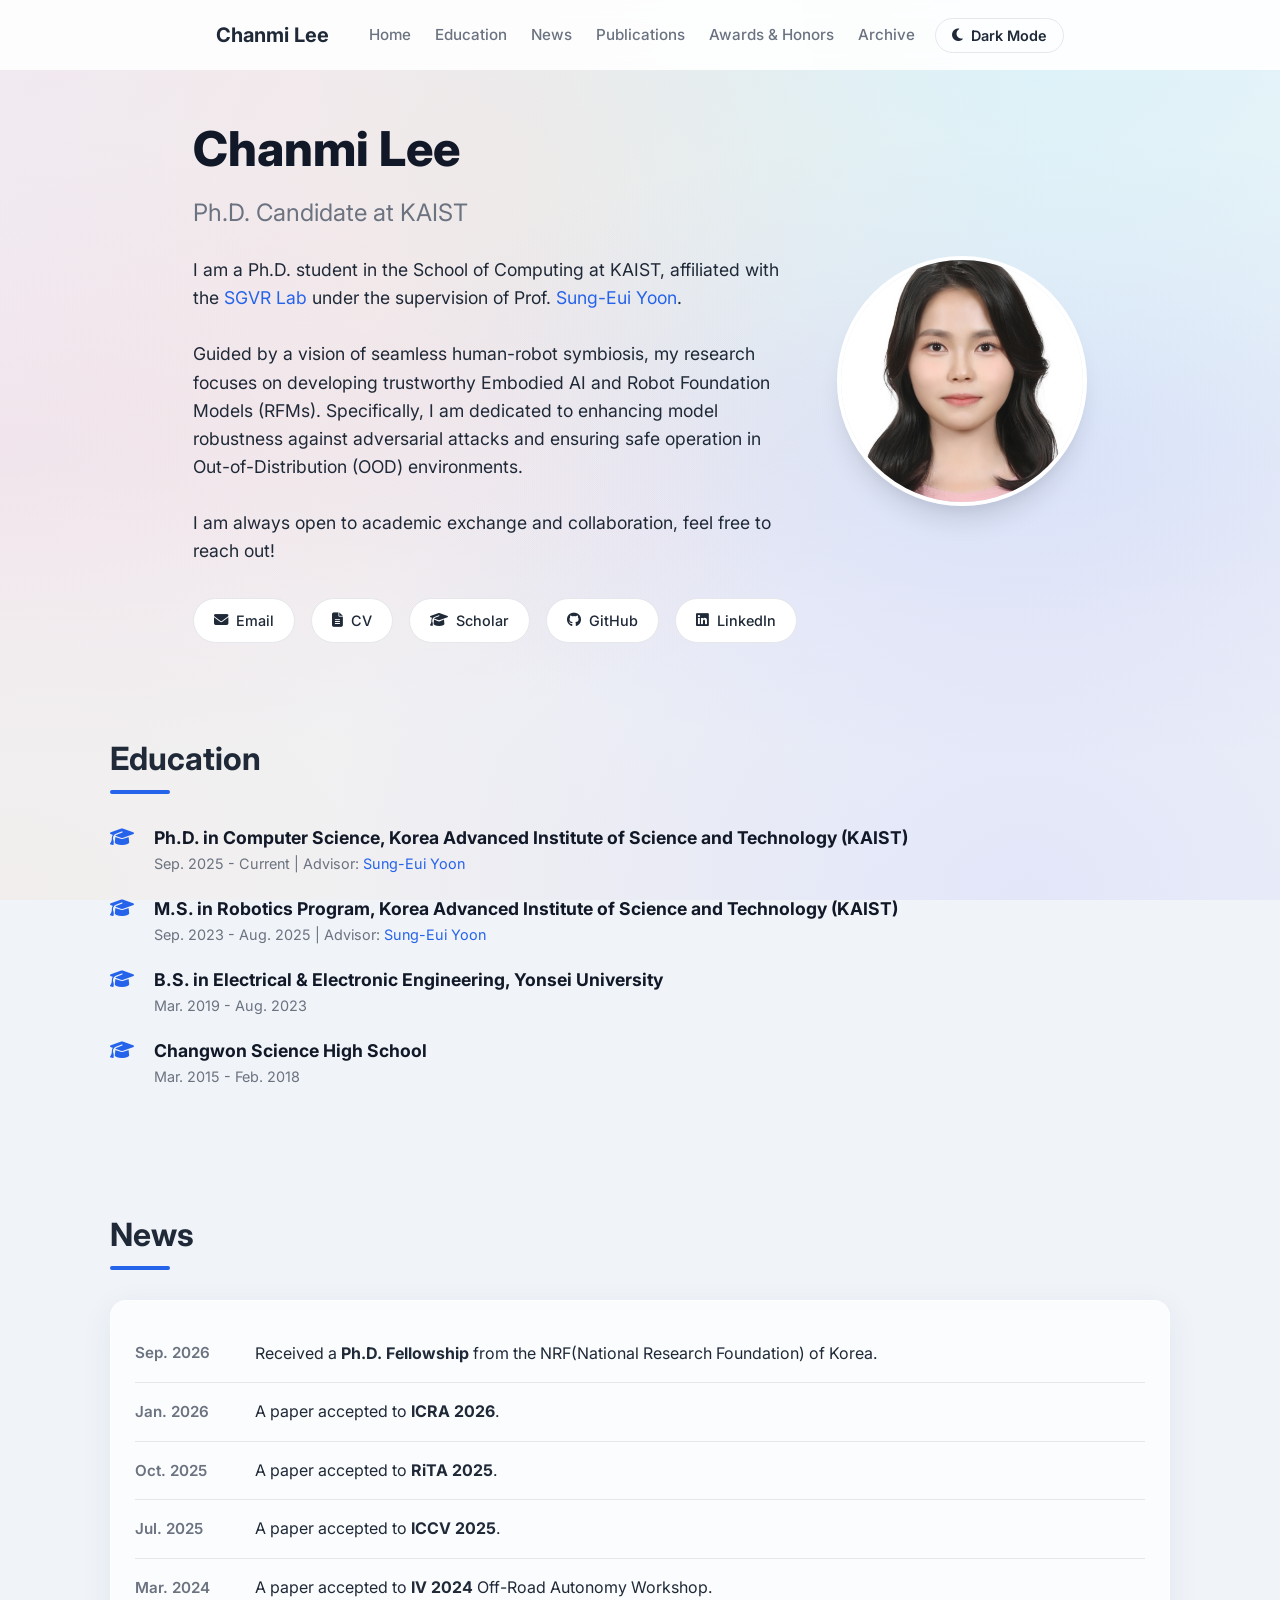
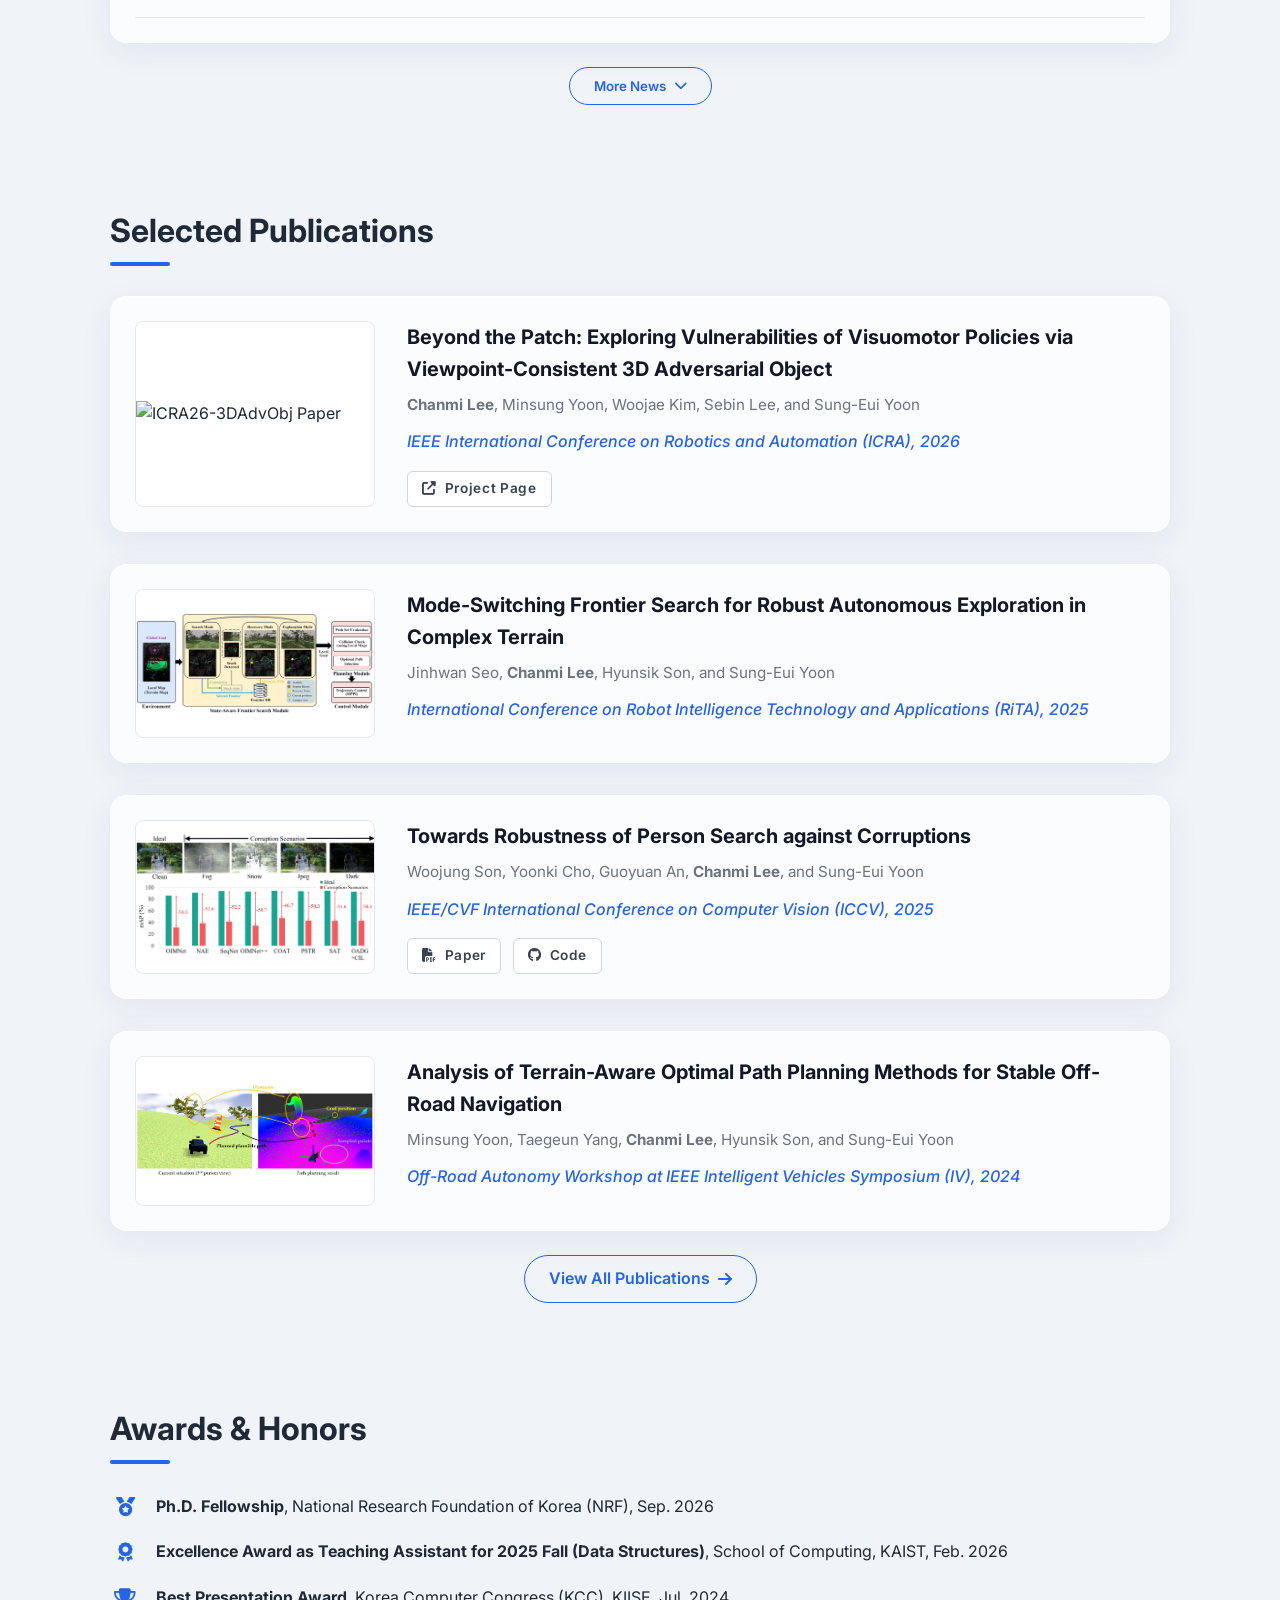
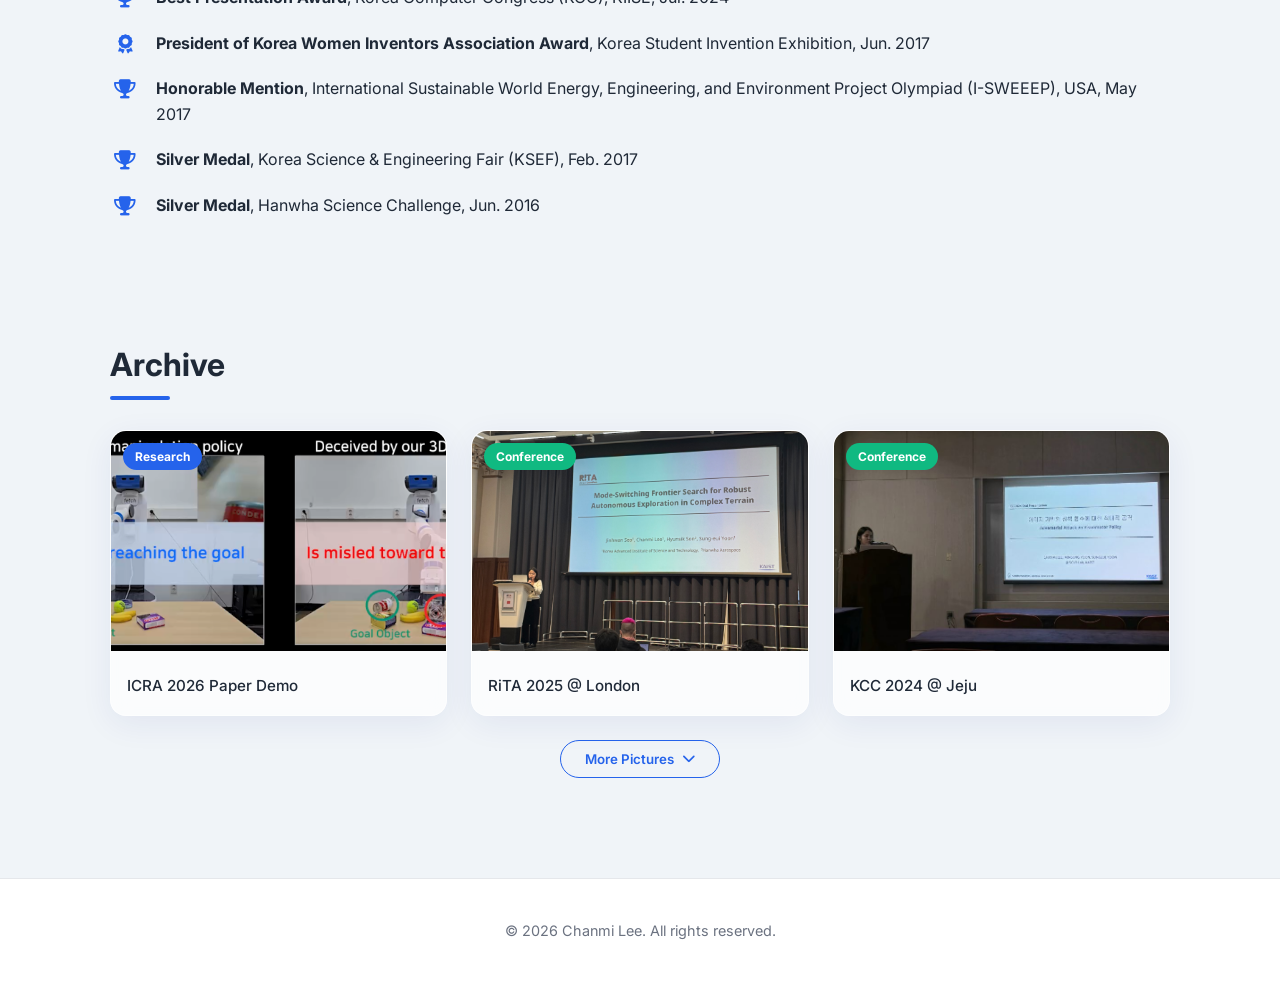
==== commit 035cc9db: "update news" ====
--- a/index.html
+++ b/index.html
@@ -43,7 +43,7 @@
           <li><a class="nav-link" href="#education">Education</a></li>
           <li><a class="nav-link" href="#news">News</a></li>
           <li><a class="nav-link" href="#publications">Publications</a></li>
-          <li><a class="nav-link" href="#awards">Awards</a></li>
+          <li><a class="nav-link" href="#awards">Awards & Honors</a></li>
           <li><a class="nav-link" href="#pictures">Archive</a></li>
         </ul>
         <button id="themeToggle" class="theme-toggle-btn" aria-label="Toggle Theme">
@@ -161,6 +161,10 @@
 
         <!-- Recent News -->
         <li class="news-item">
+          <span class="news-date">Sep. 2026</span>
+          <span class="news-content">Received a <b>Ph.D. Fellowship</b> from the NRF(National Research Foundation) of Korea.</span>
+        </li>
+        <li class="news-item">
           <span class="news-date">Jan. 2026</span>
           <span class="news-content">A paper accepted to <b>ICRA 2026</b>.</span>
         </li>
@@ -287,9 +291,17 @@
 
   <section id="awards">
     <div class="container">
-      <!-- <h2 class="section-title">Awards & Honors</h2> -->
-      <h2 class="section-title">Awards</h2>
+      <h2 class="section-title">Awards & Honors</h2>
+      <!-- <h2 class="section-title">Awards</h2> -->
       <ul class="awards-list">
+
+        <li class="award-item reveal">
+          <i class="fas fa-medal award-icon"></i>
+          <div>
+            <strong>Ph.D. Fellowship</strong>, National Research Foundation of Korea (NRF), Sep. 2026
+          </div>
+        </li>
+
         <li class="award-item reveal">
           <i class="fas fa-award award-icon"></i>
           <div>
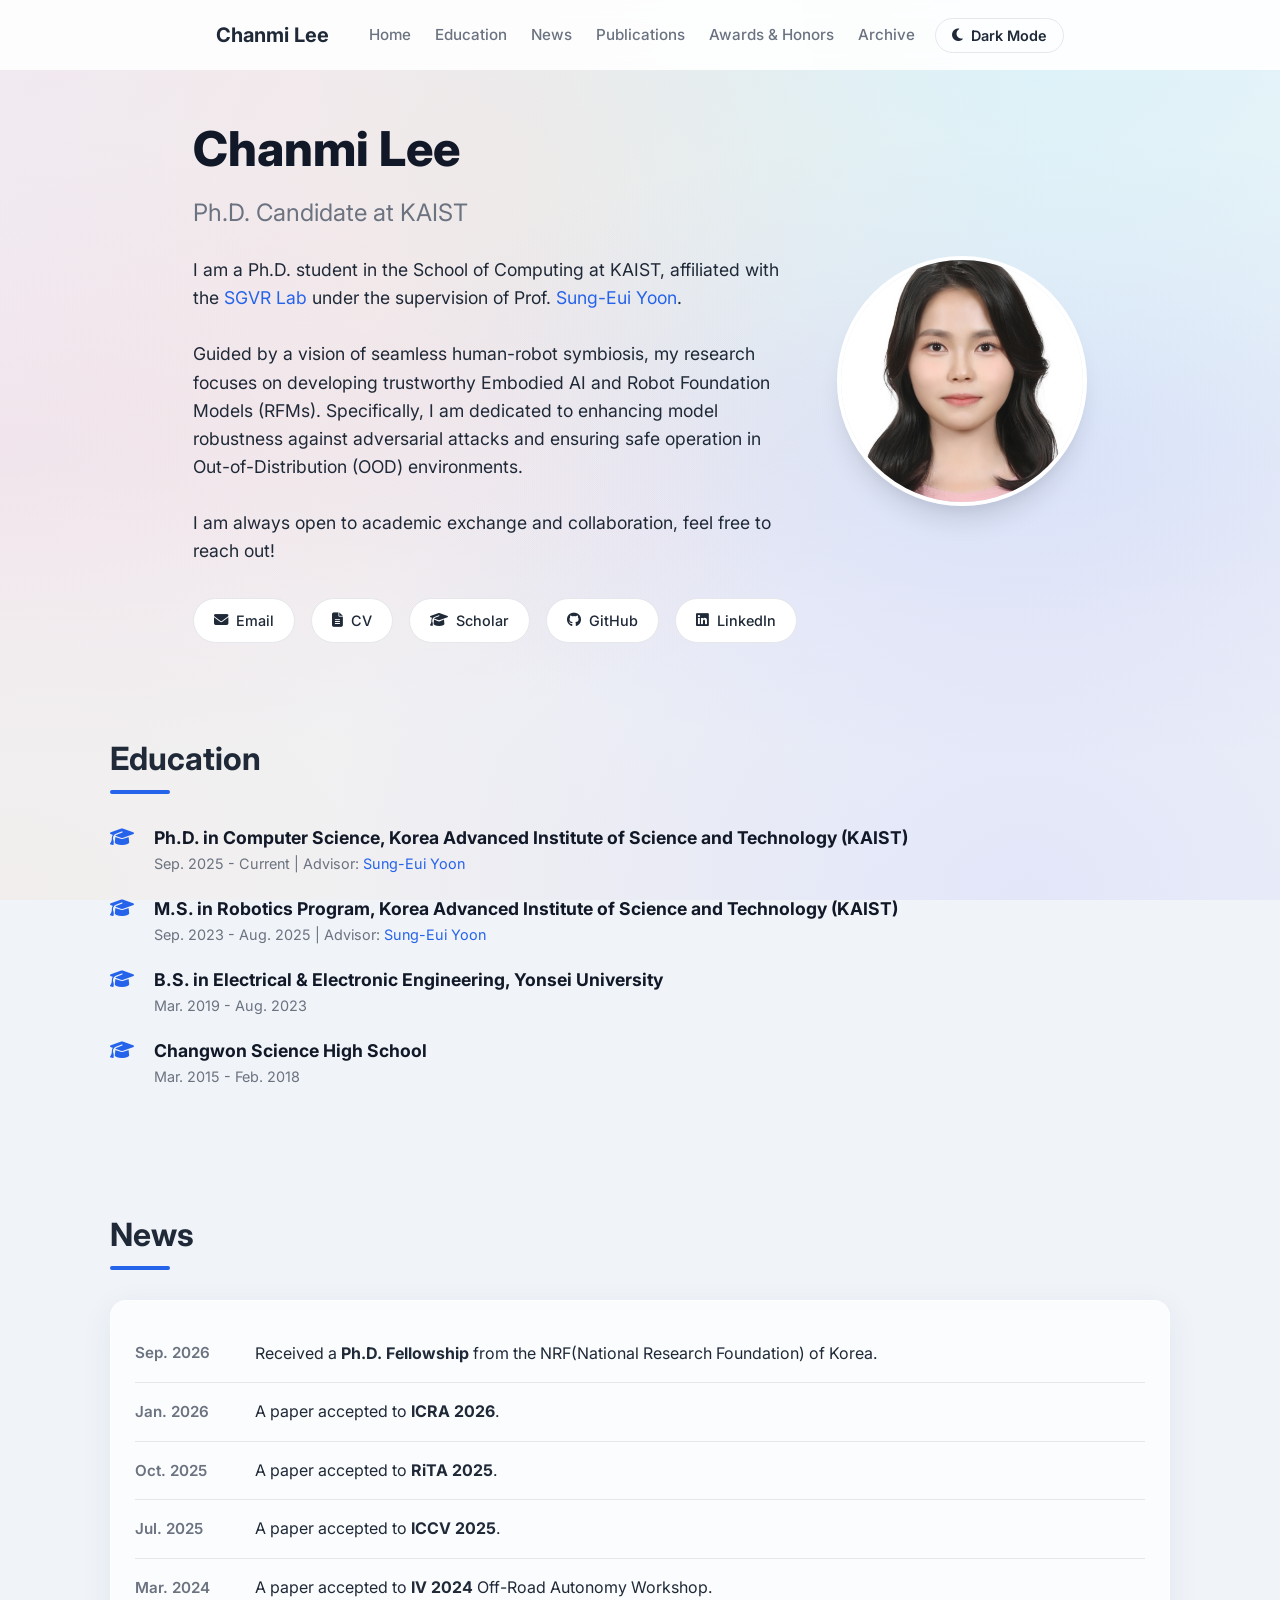
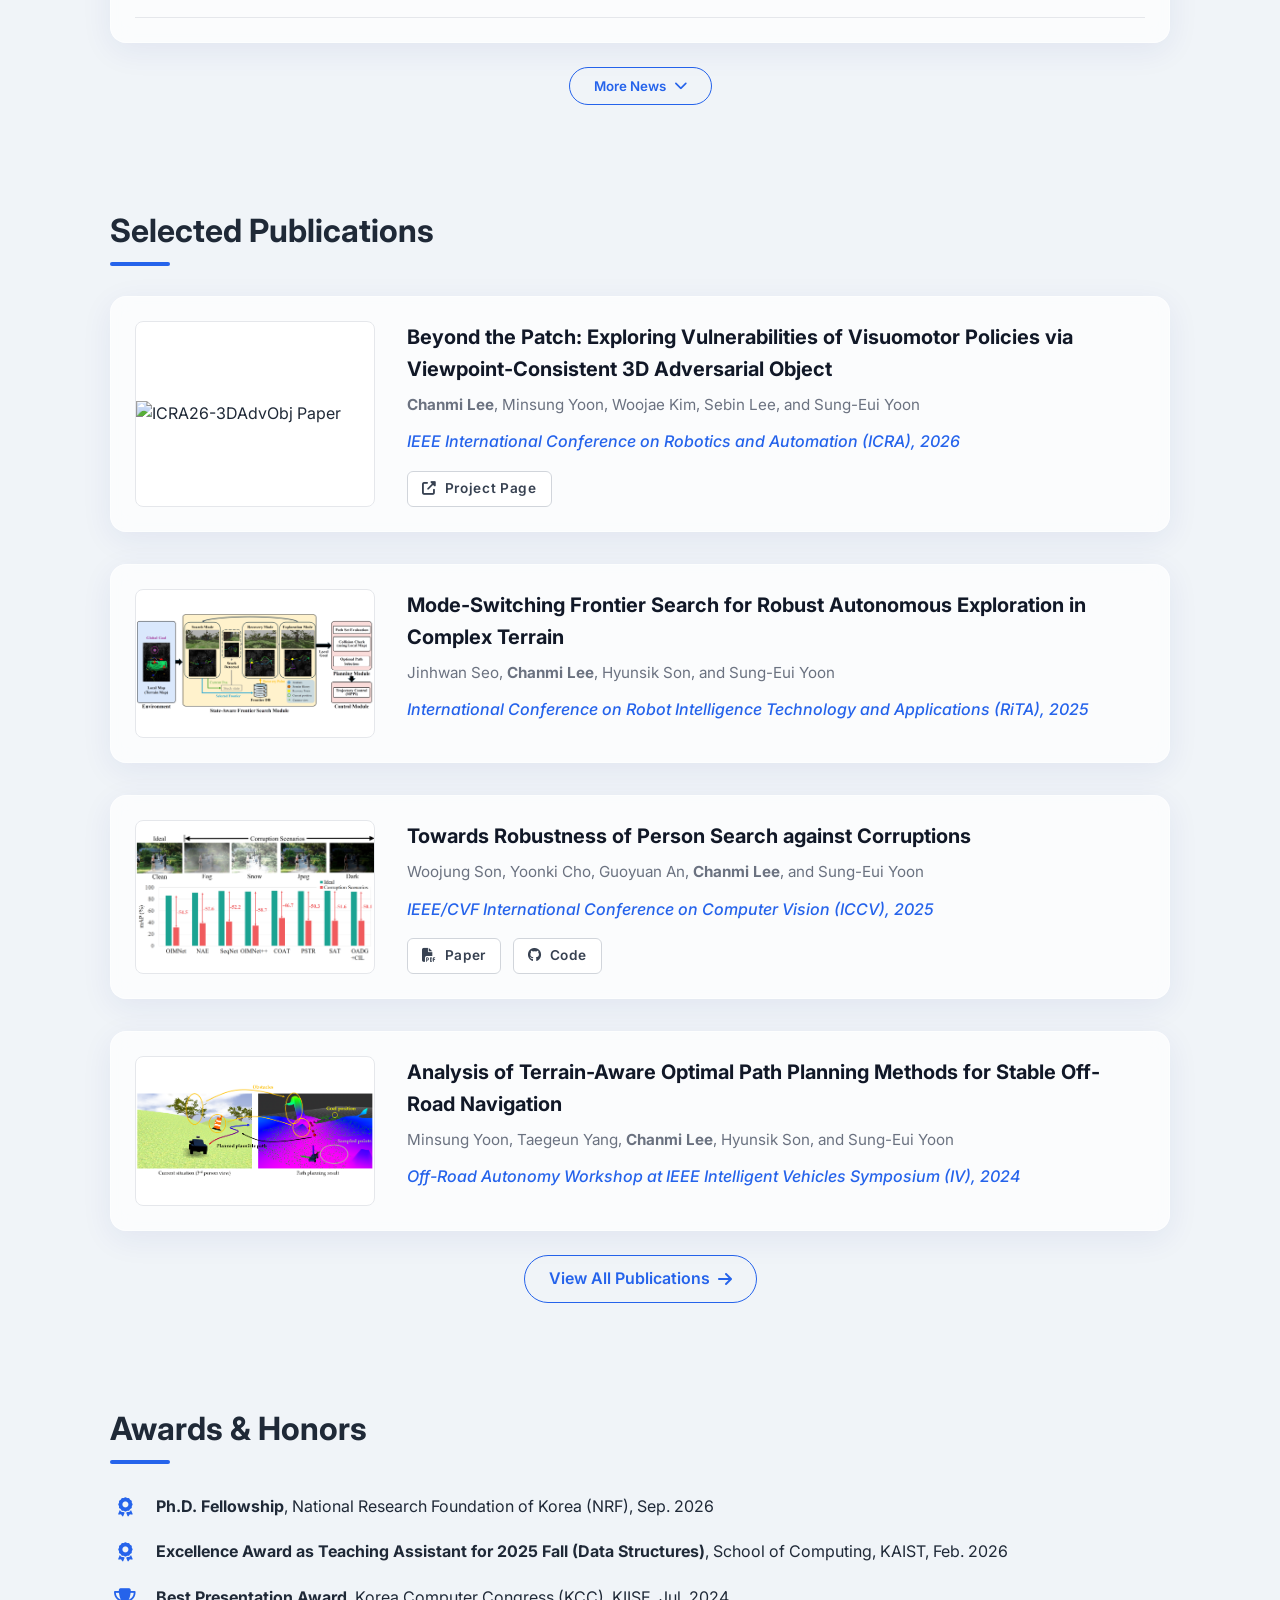
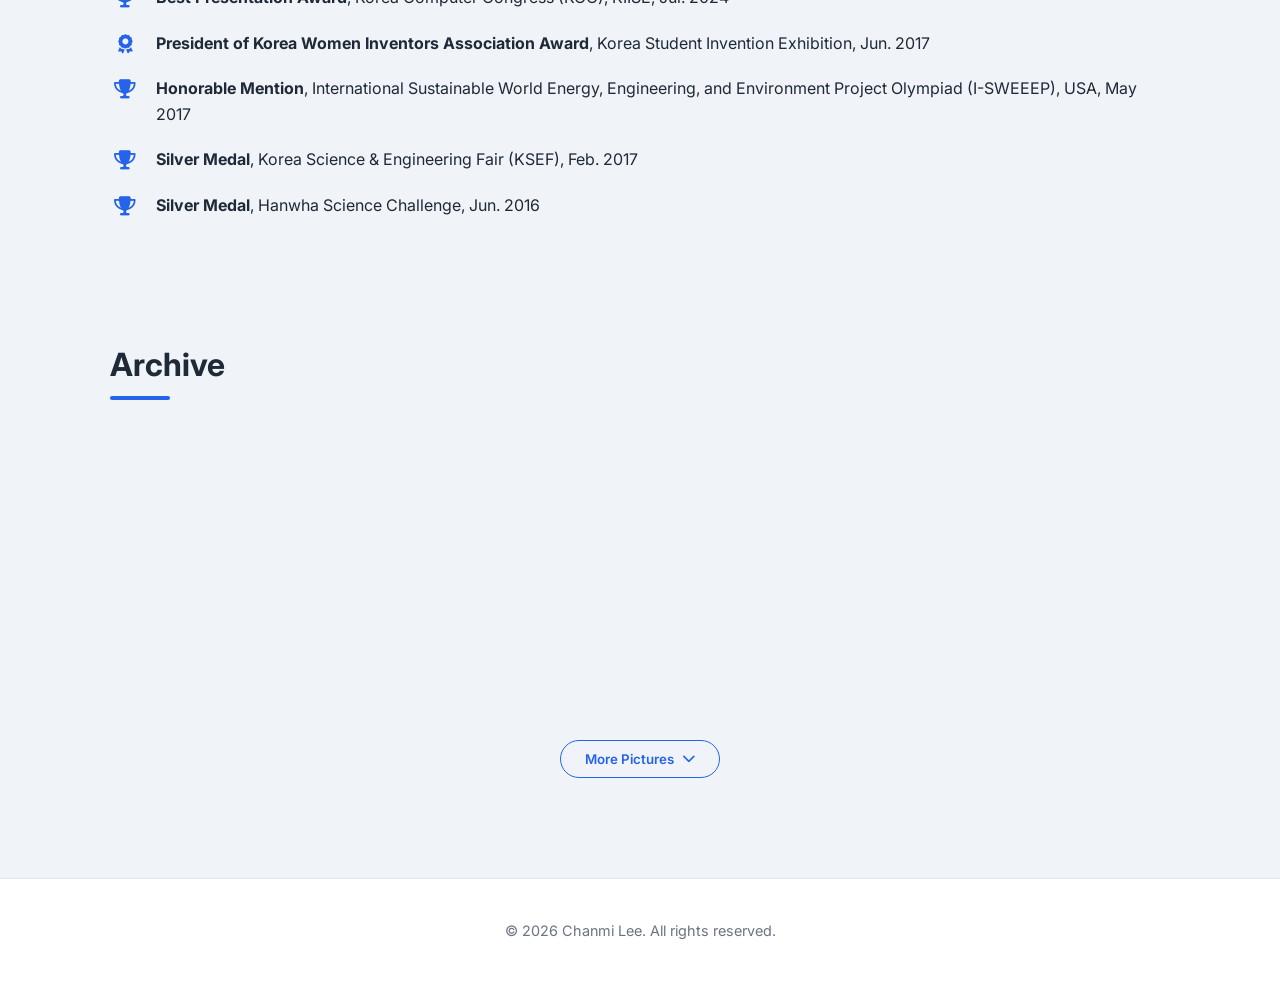
==== commit 8df5adad: "update news" ====
--- a/index.html
+++ b/index.html
@@ -296,7 +296,7 @@
       <ul class="awards-list">
 
         <li class="award-item reveal">
-          <i class="fas fa-medal award-icon"></i>
+          <i class="fas fa-award award-icon"></i>
           <div>
             <strong>Ph.D. Fellowship</strong>, National Research Foundation of Korea (NRF), Sep. 2026
           </div>
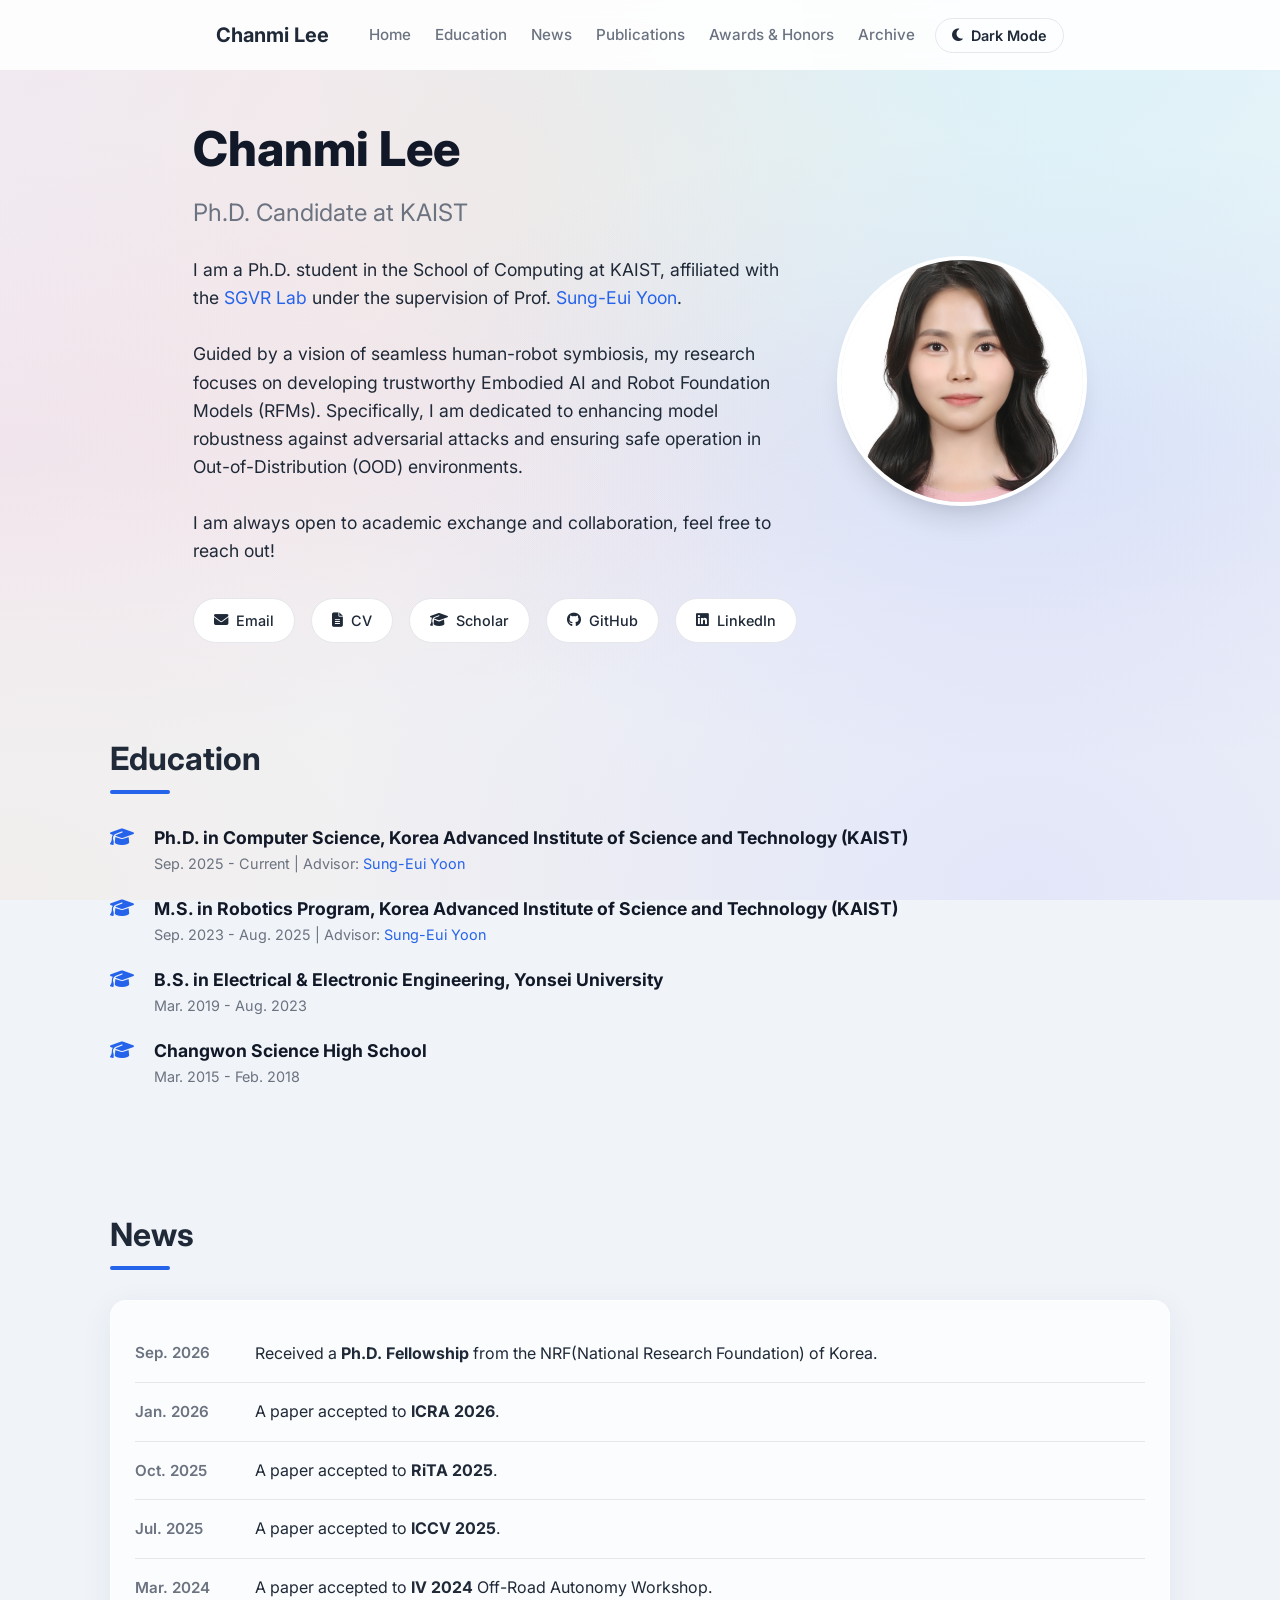
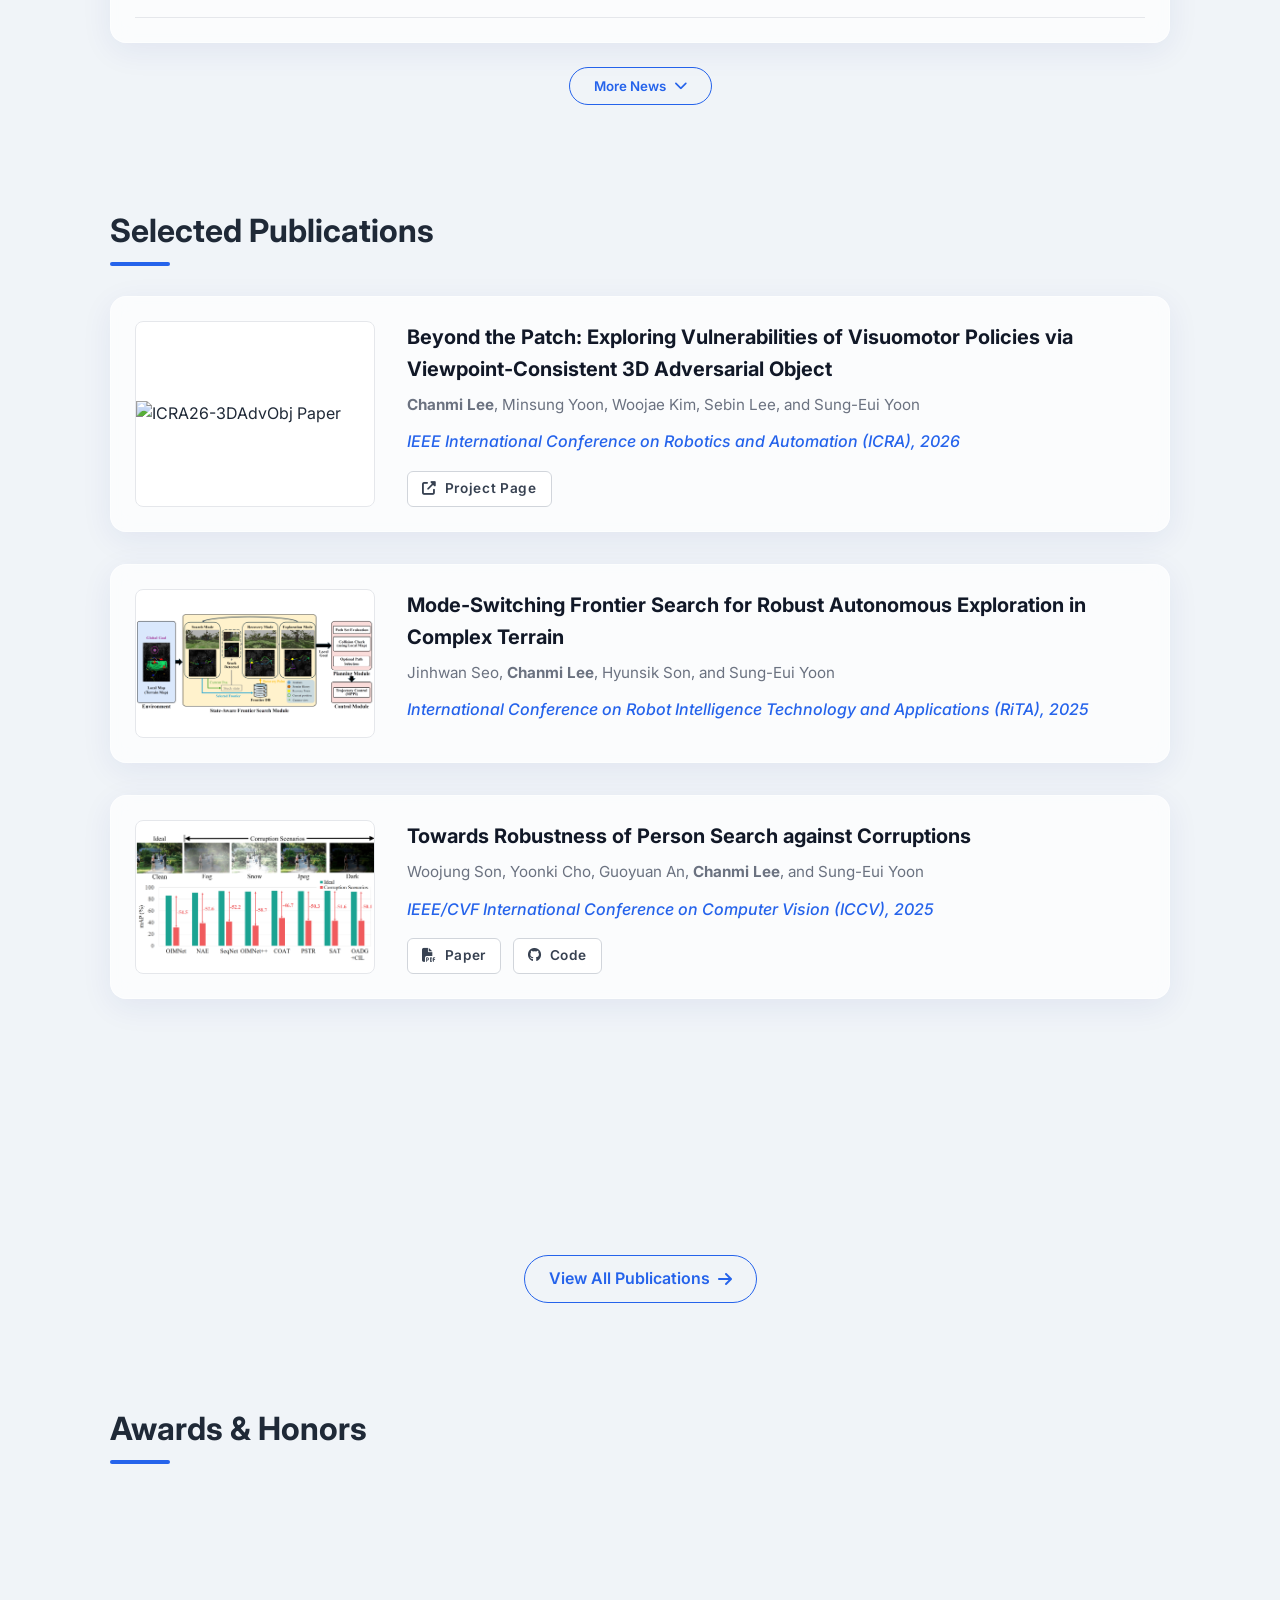
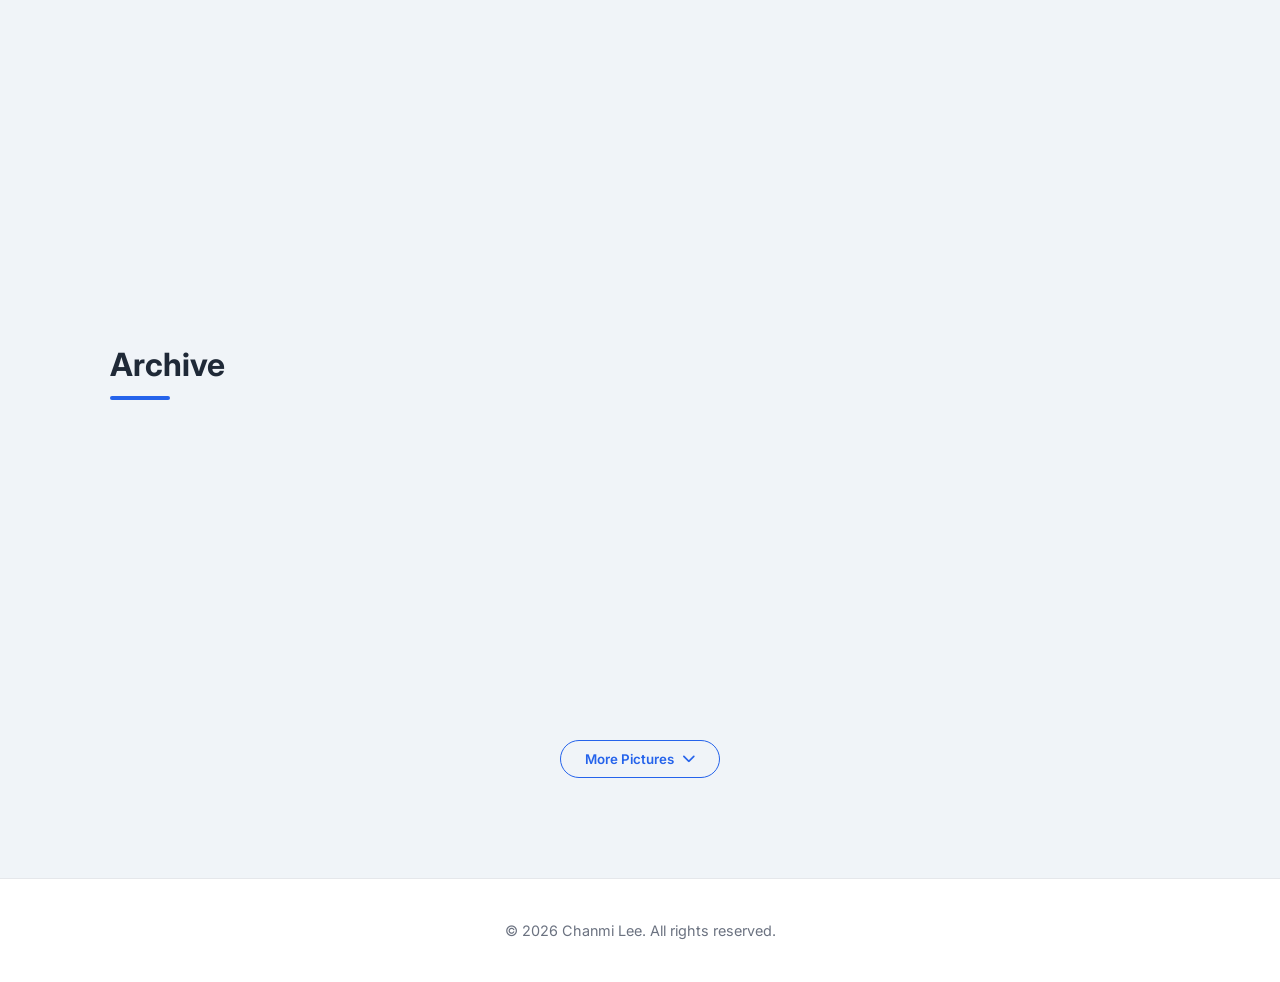
==== commit 84af6e27: "update award" ====
--- a/index.html
+++ b/index.html
@@ -332,14 +332,14 @@
         </li>
 
         <li class="award-item reveal">
-          <i class="fas fa-trophy award-icon"></i>
+          <i class="fas fa-medal award-icon"></i>
           <div>
             <strong>Silver Medal</strong>, Korea Science & Engineering Fair (KSEF), Feb. 2017
           </div>
         </li>
 
         <li class="award-item reveal">
-          <i class="fas fa-trophy award-icon"></i>
+          <i class="fas fa-medal award-icon"></i>
           <div>
             <strong>Silver Medal</strong>, Hanwha Science Challenge, Jun. 2016
           </div>
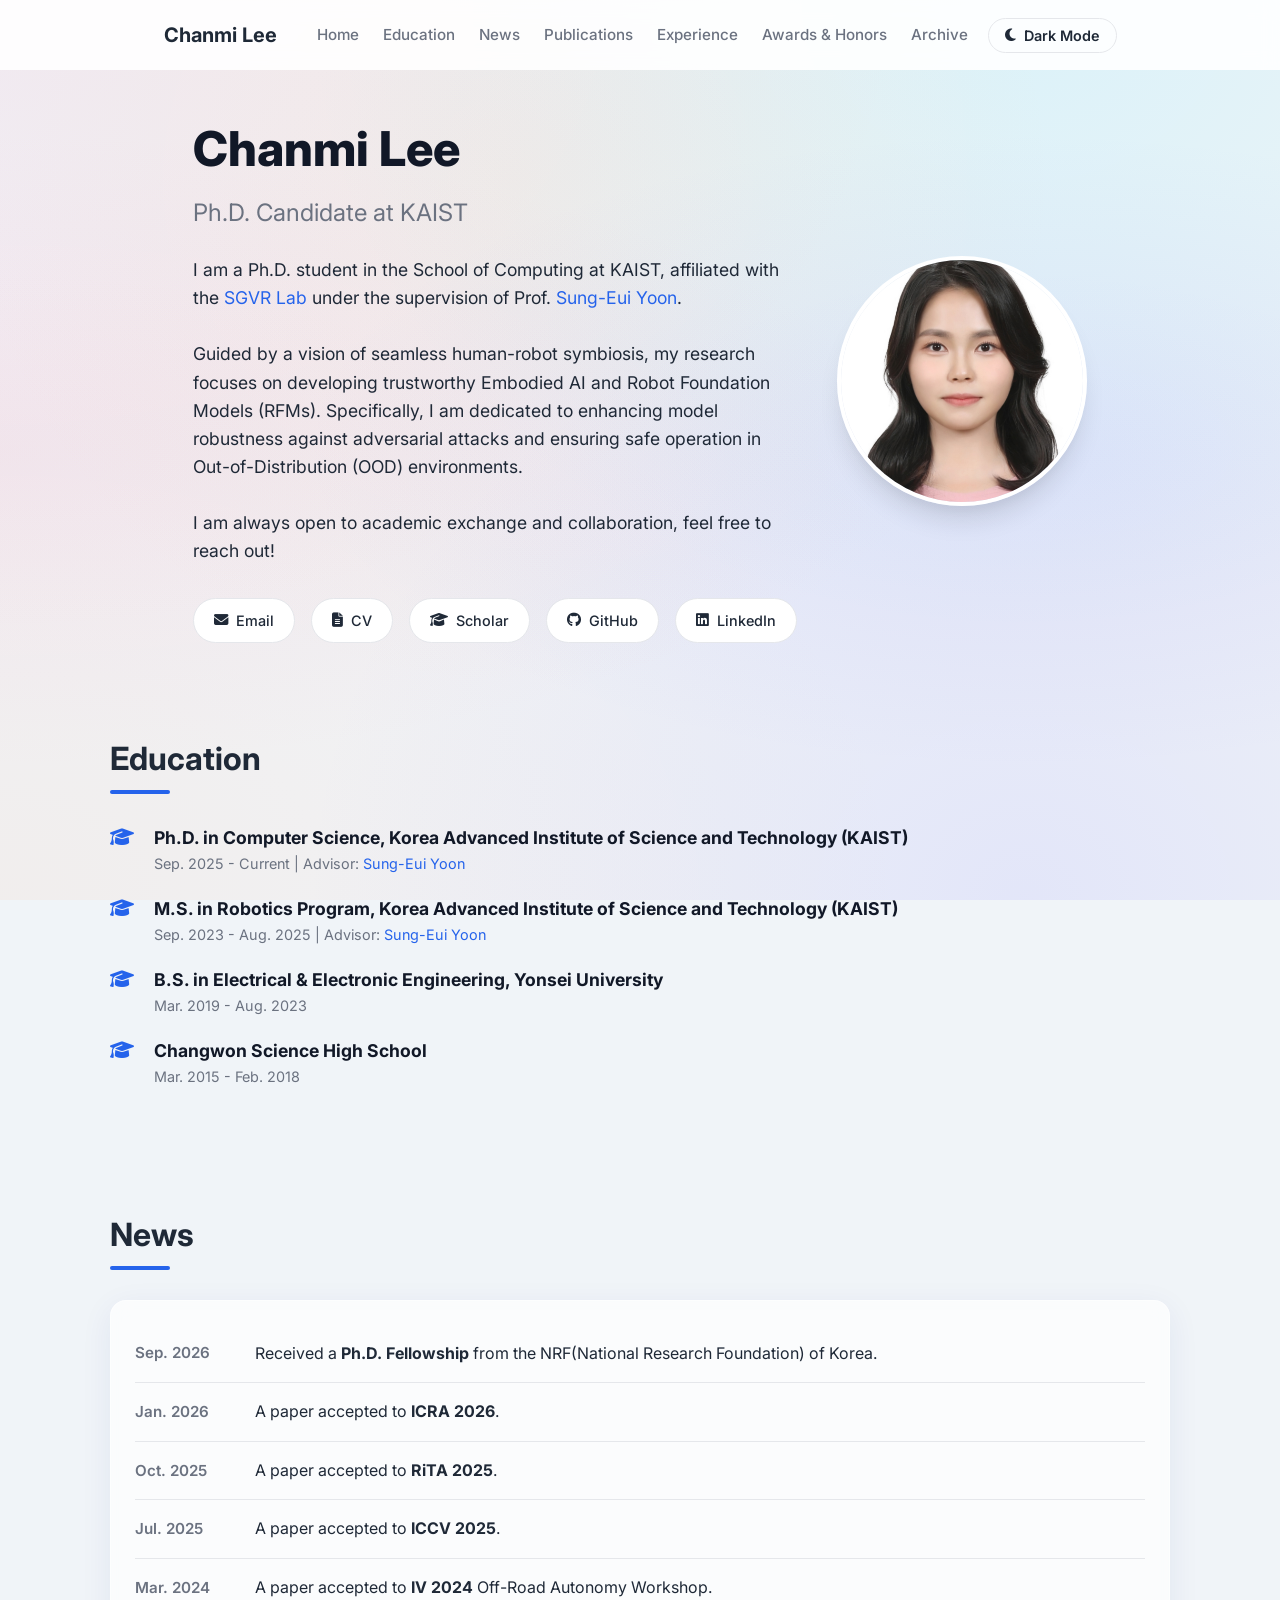
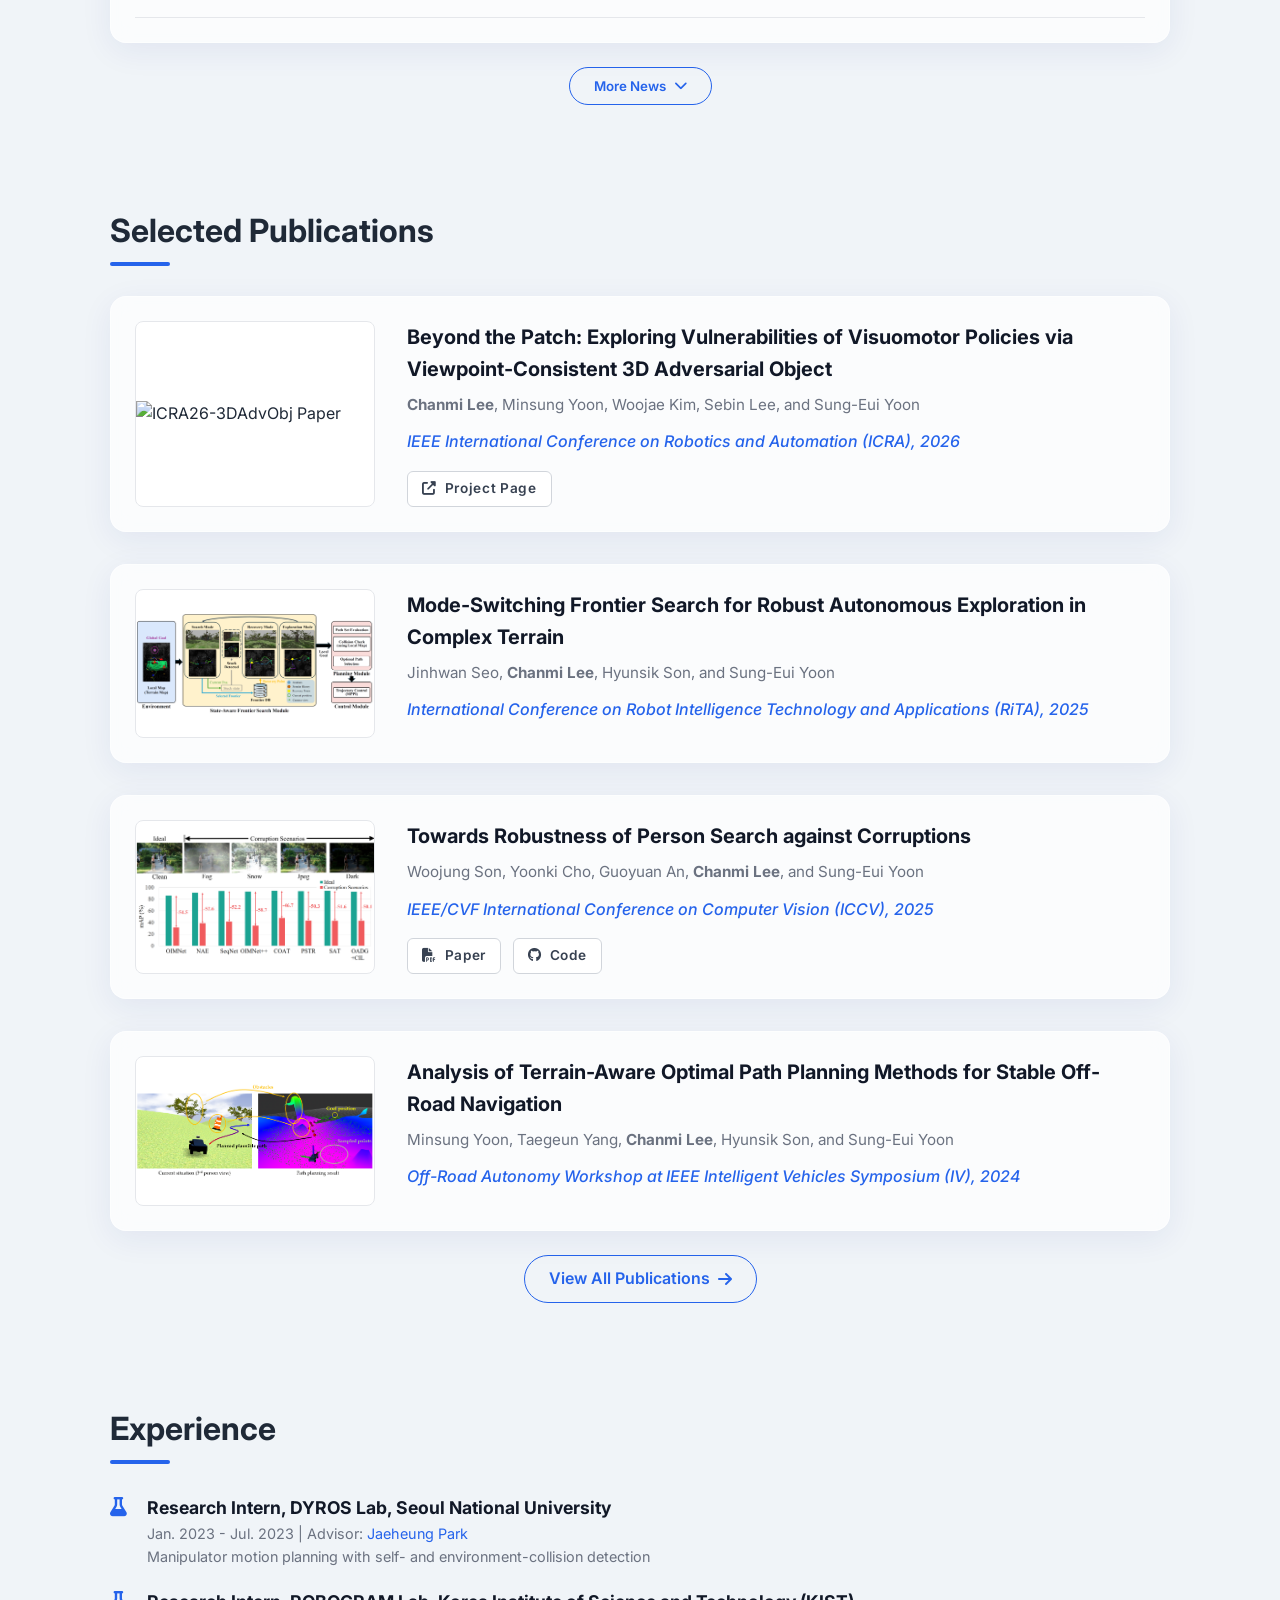
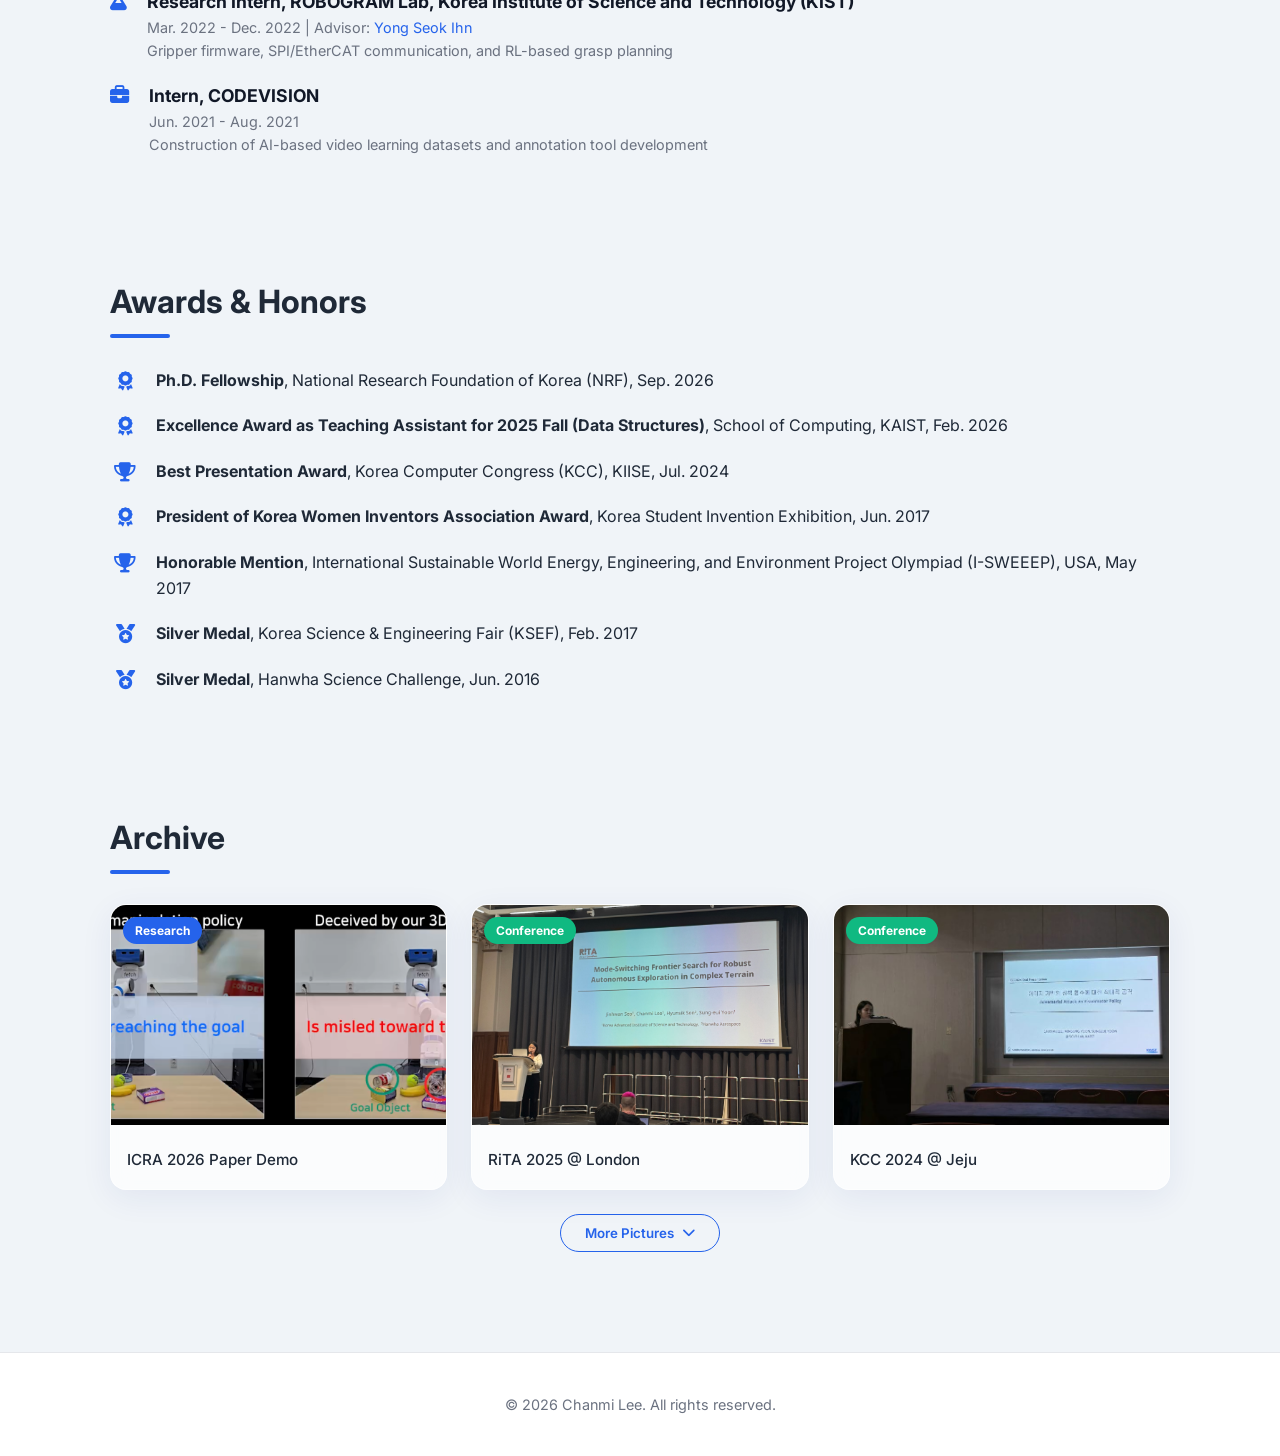
==== commit c919333f: "update experience" ====
--- a/index.html
+++ b/index.html
@@ -43,6 +43,7 @@
           <li><a class="nav-link" href="#education">Education</a></li>
           <li><a class="nav-link" href="#news">News</a></li>
           <li><a class="nav-link" href="#publications">Publications</a></li>
+          <li><a class="nav-link" href="#experience">Experience</a></li>
           <li><a class="nav-link" href="#awards">Awards & Honors</a></li>
           <li><a class="nav-link" href="#pictures">Archive</a></li>
         </ul>
@@ -122,8 +123,8 @@
             <!-- <div style="font-size: 0.9rem; color: var(--text-color); margin-top: 2px;">Total GPA: 3.71/4.3 (credits:
               34) </div> -->
             <!-- <div style="font-size: 0.9rem; color: var(--text-color); margin-top: 2px;">Total GPA: 3.74/4.3 (credits:
-              TBU) </div>
-          </div> -->
+              TBU) </div> -->
+          </div>
         </li>
         <li class="education-item reveal">
           <i class="fas fa-graduation-cap edu-icon"></i>
@@ -289,6 +290,39 @@
     </div>
   </section>
 
+  <section id="experience">
+    <div class="container">
+      <h2 class="section-title">Experience</h2>
+      <ul class="education-list">
+
+        <li class="education-item reveal">
+          <i class="fas fa-flask edu-icon"></i>
+          <div>
+            <div class="edu-degree">Research Intern, DYROS Lab, Seoul National University</div>
+            <div class="edu-period">Jan. 2023 - Jul. 2023 | Advisor: <a href="https://dyros.snu.ac.kr/team/jaeheung-park/">Jaeheung Park</a><br>Manipulator motion planning with self- and environment-collision detection</div>
+          </div>
+        </li>
+
+        <li class="education-item reveal">
+          <i class="fas fa-flask edu-icon"></i>
+          <div>
+            <div class="edu-degree">Research Intern, ROBOGRAM Lab, Korea Institute of Science and Technology (KIST)</div>
+            <div class="edu-period">Mar. 2022 - Dec. 2022 | Advisor: <a href="https://robogram-lab.com/member">Yong Seok Ihn</a><br>Gripper firmware, SPI/EtherCAT communication, and RL-based grasp planning</div>
+          </div>
+        </li>
+
+        <li class="education-item reveal">
+          <i class="fas fa-briefcase edu-icon"></i>
+          <div>
+            <div class="edu-degree">Intern, CODEVISION</div>
+            <div class="edu-period">Jun. 2021 - Aug. 2021<br>Construction of AI-based video learning datasets and annotation tool development</div>
+          </div>
+        </li>
+
+      </ul>
+    </div>
+  </section>
+
   <section id="awards">
     <div class="container">
       <h2 class="section-title">Awards & Honors</h2>
@@ -396,7 +430,6 @@
         <div class="gallery-caption">KCC 2024 @ Jeju</div>
       </div>
 
-    </div>
       </div>
 
       <!-- Hidden Pictures -->
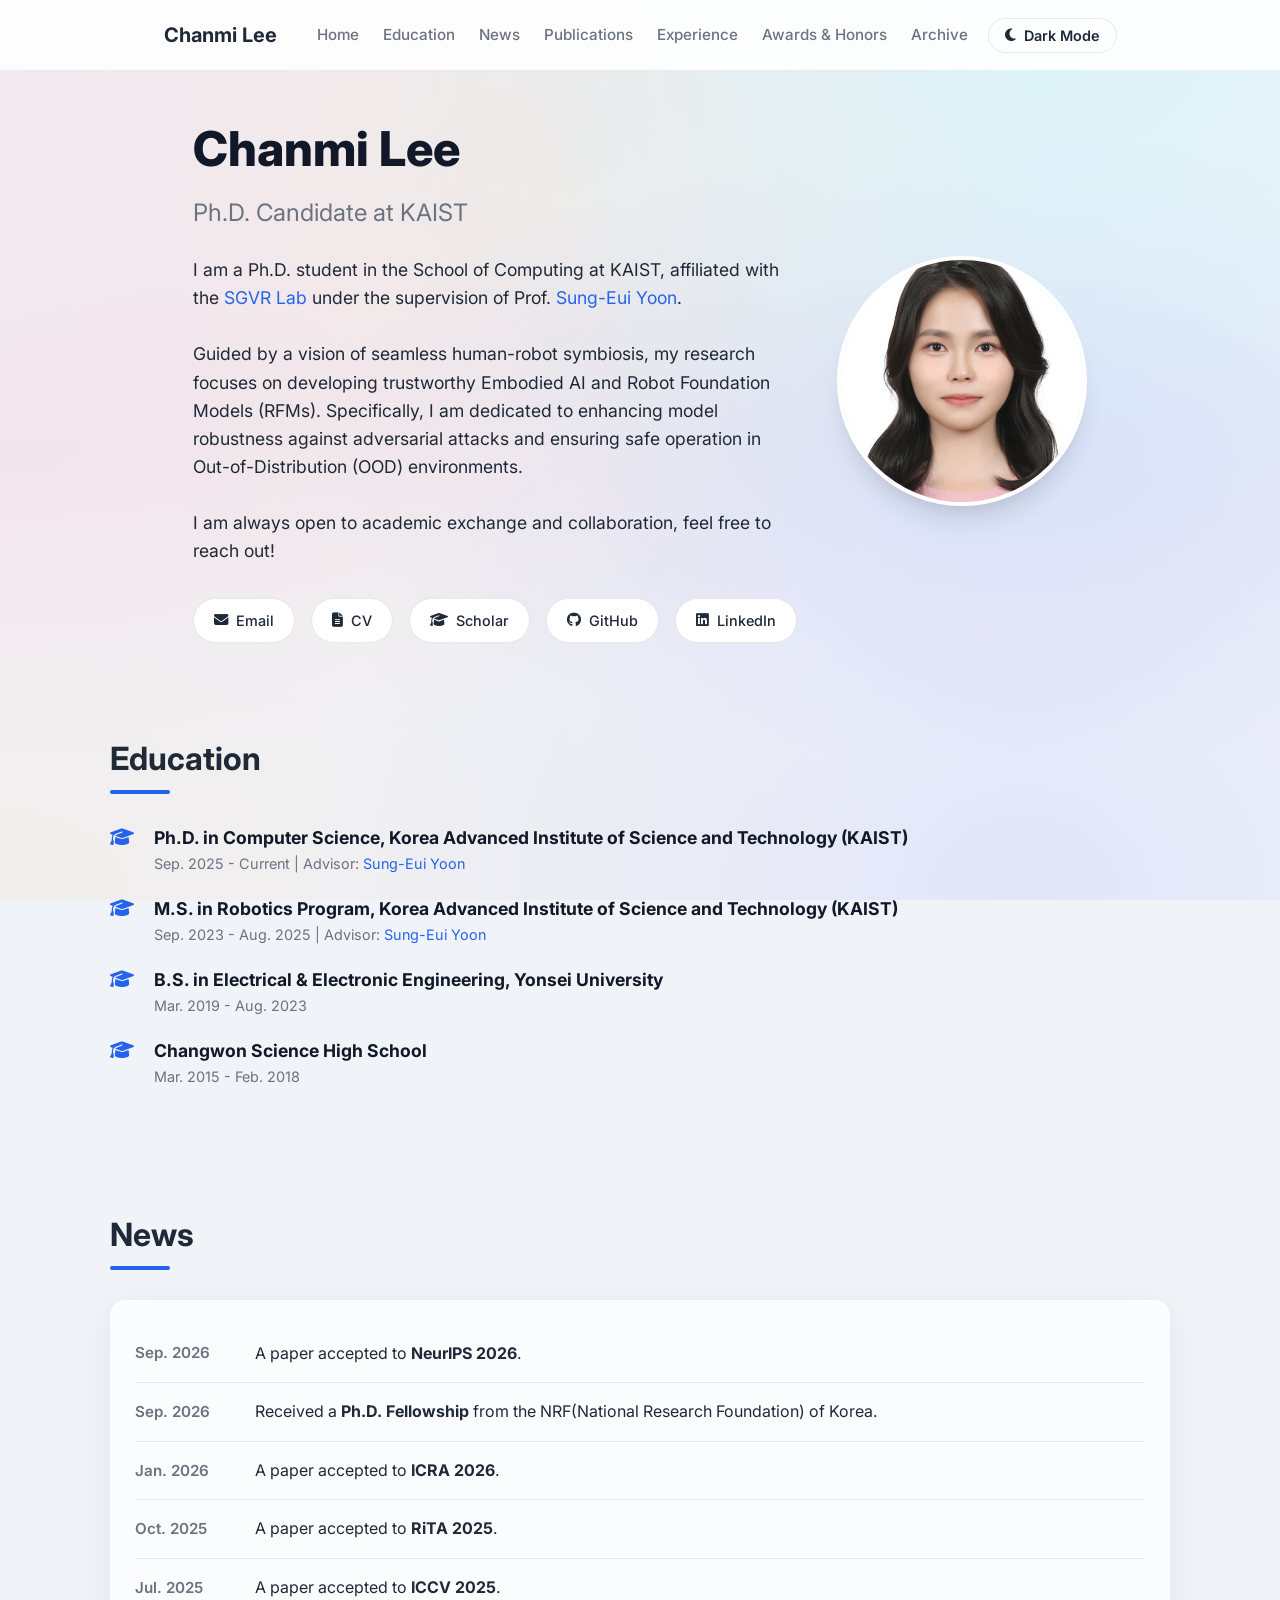
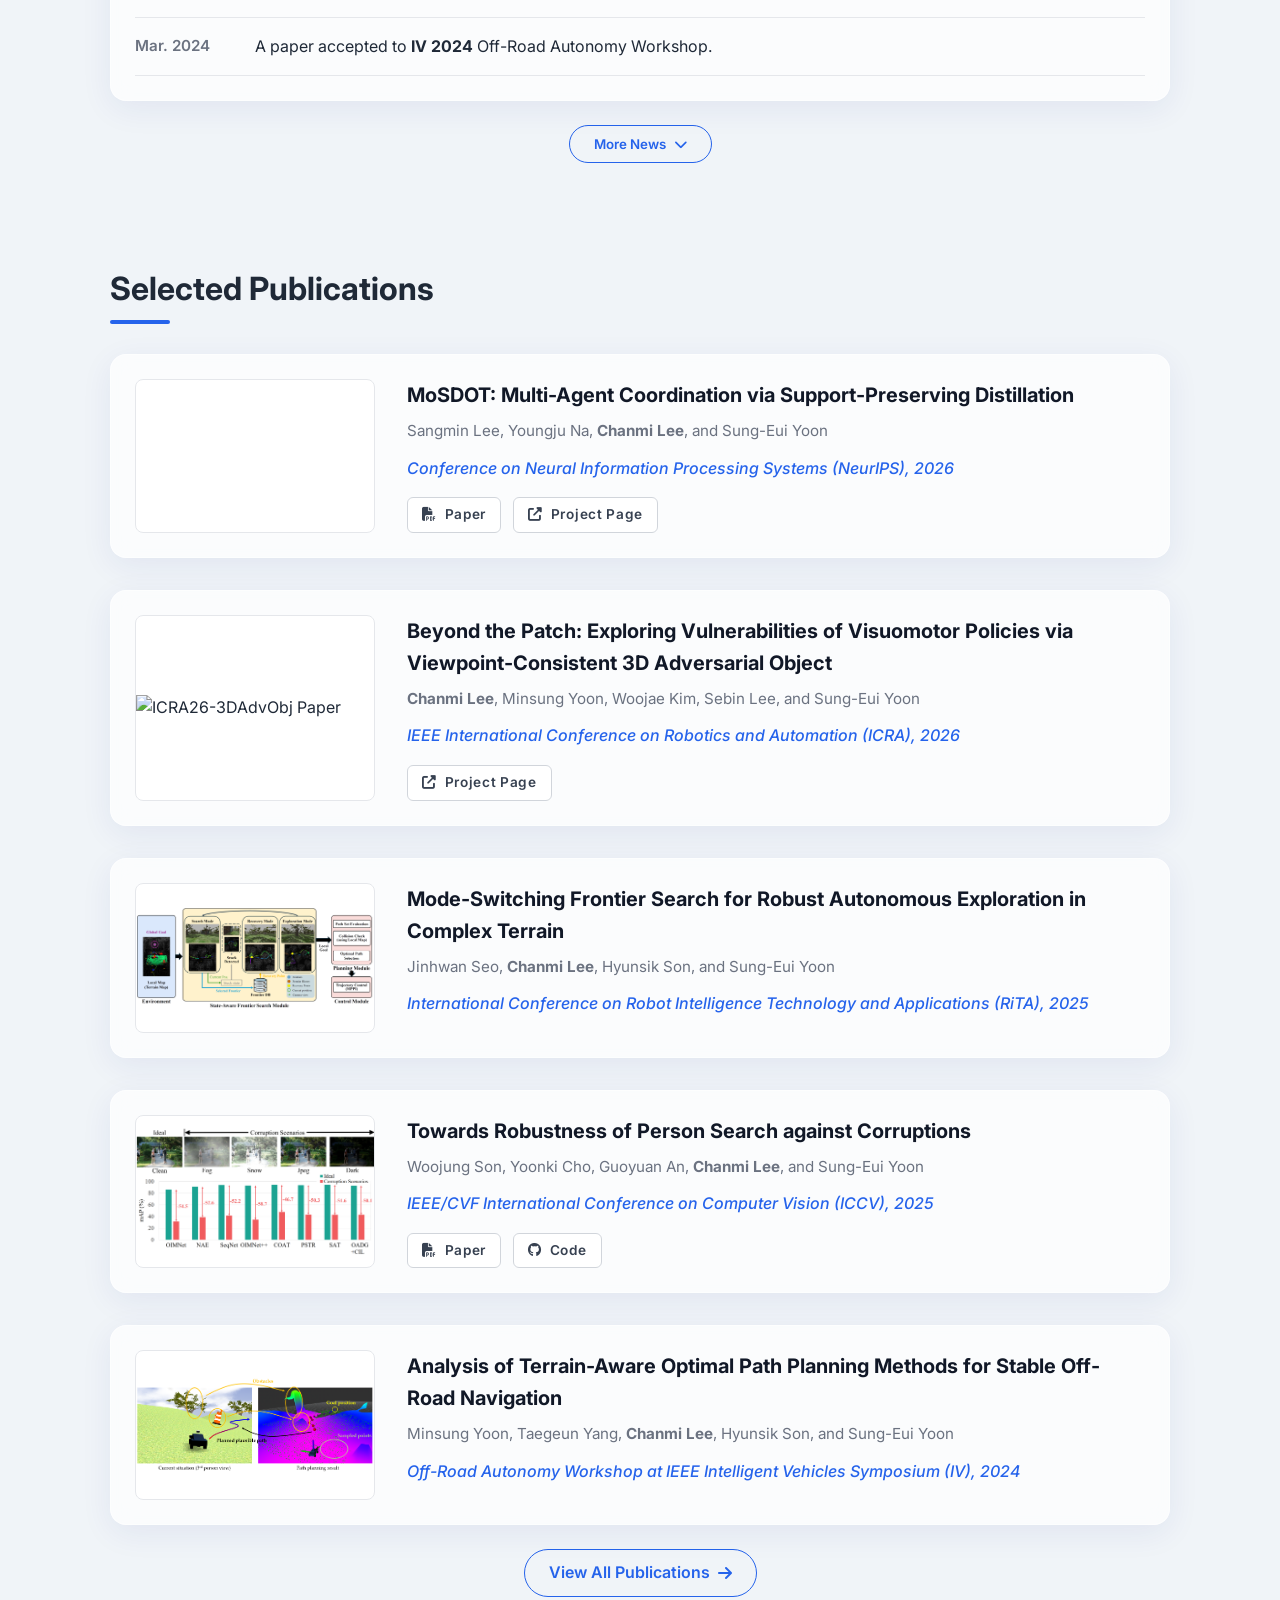
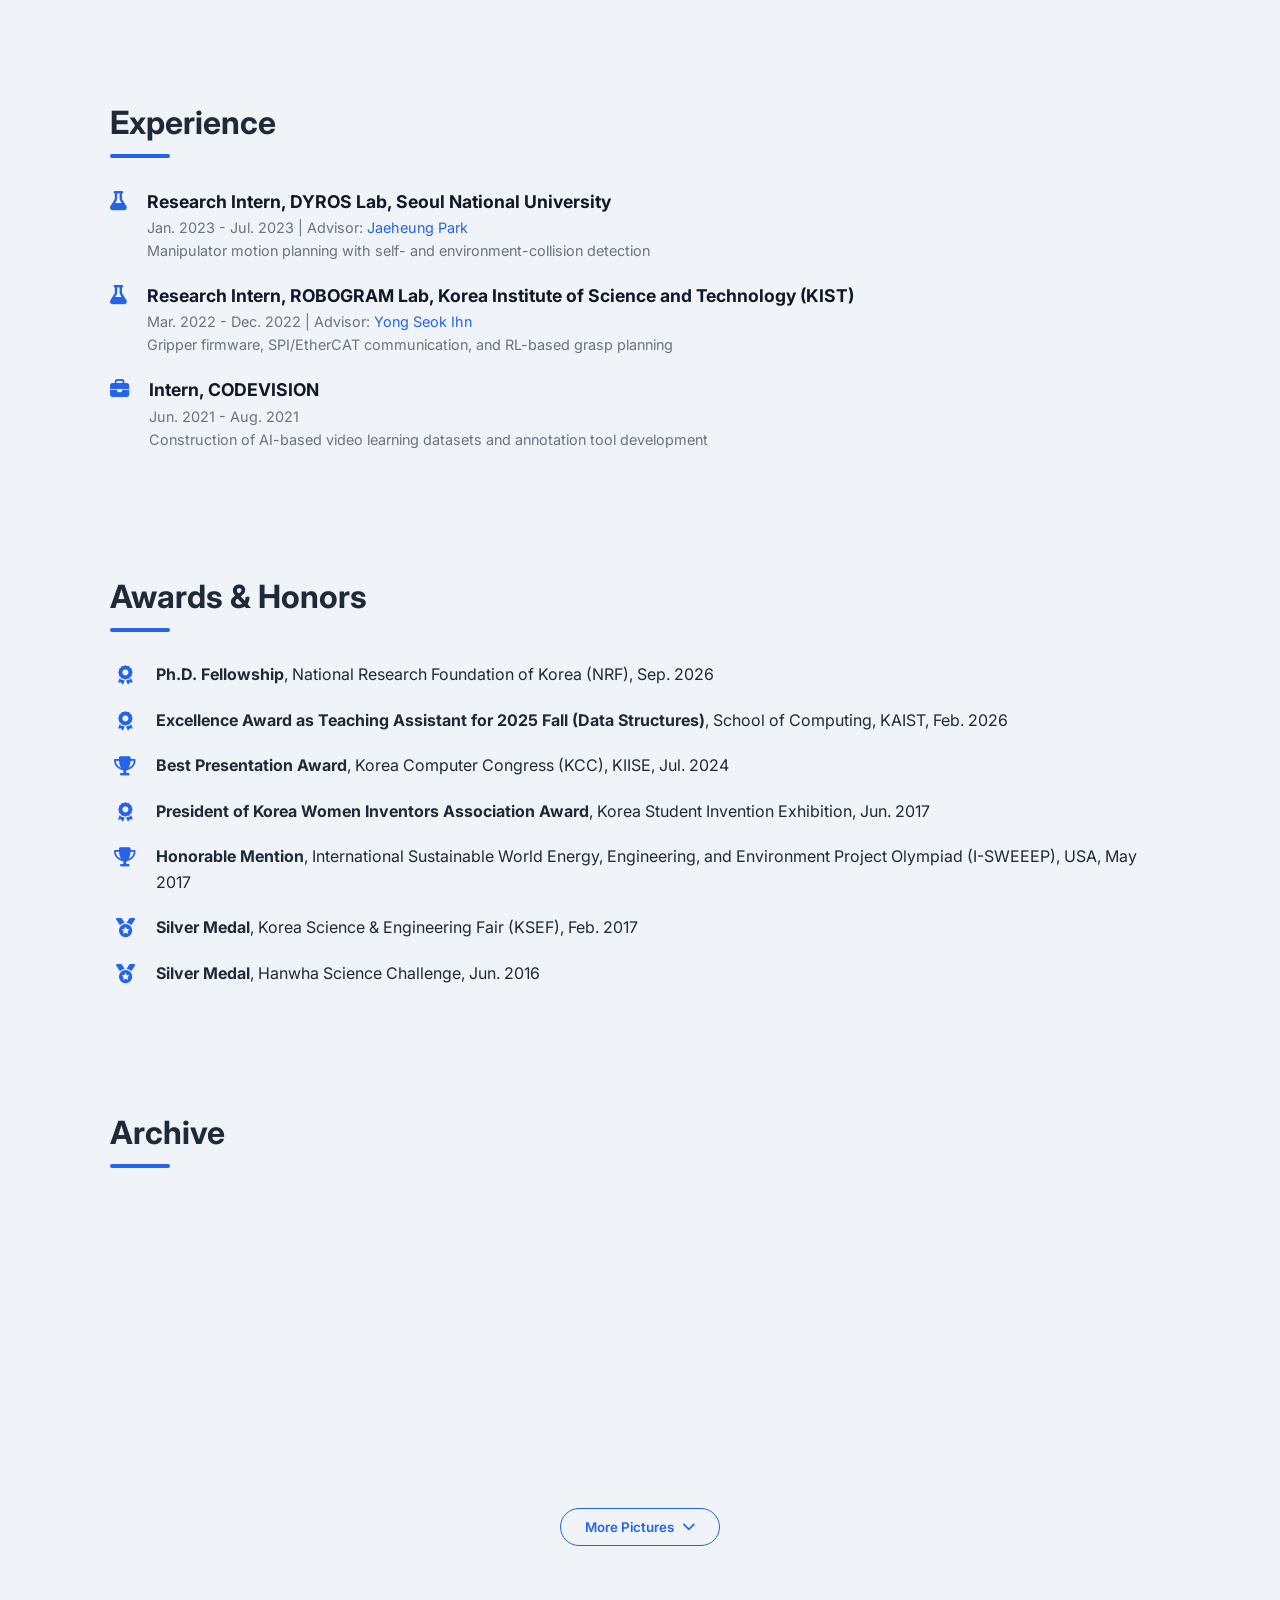
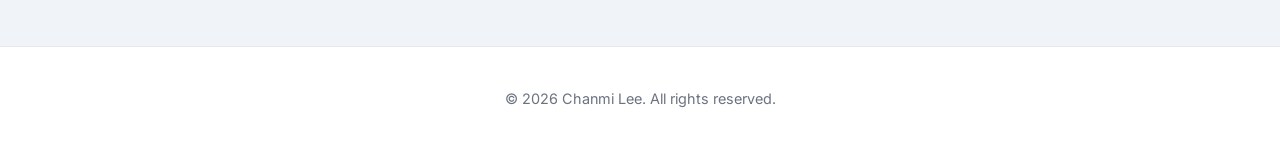
==== commit a0fc60b1: "update mosdot" ====
--- a/index.html
+++ b/index.html
@@ -159,8 +159,11 @@
     <div class="container">
       <h2 class="section-title">News</h2>
       <ul class="news-list reveal">
-
         <!-- Recent News -->
+        <li class="news-item">
+          <span class="news-date">Sep. 2026</span>
+          <span class="news-content">A paper accepted to <b>NeurIPS 2026</b>.</span>
+        </li>
         <li class="news-item">
           <span class="news-date">Sep. 2026</span>
           <span class="news-content">Received a <b>Ph.D. Fellowship</b> from the NRF(National Research Foundation) of Korea.</span>
@@ -208,6 +211,27 @@
     <div class="container">
       <h2 class="section-title">Selected Publications</h2>
       <div class="publication-list">
+        <!-- Paper NeurIPS26 -->
+        <div class="publication-card reveal">
+          <div class="pub-image-container">
+            <video src="resources/paper/mosdot.mp4" class="pub-image" autoplay muted loop playsinline
+              aria-label="NeurIPS26-MoSDOT Paper"></video>
+          </div>
+          <div class="pub-content">
+            <h3 class="pub-title">MoSDOT: Multi-Agent Coordination via Support-Preserving Distillation</h3>
+            <p class="pub-authors">Sangmin Lee, Youngju Na, <b>Chanmi Lee</b>, and Sung-Eui Yoon</p>
+            <p class="pub-venue">Conference on Neural Information Processing Systems (NeurIPS), 2026</p>
+            <div class="pub-links">
+              <a href="https://alex6095.github.io/mosdot/assets/paper/paper.pdf" class="pub-link" target="_blank">
+                <i class="fas fa-file-pdf"></i> Paper
+              </a>
+              <a href="https://alex6095.github.io/mosdot/" class="pub-link" target="_blank">
+                <i class="fas fa-external-link-alt"></i> Project Page
+              </a>
+            </div>
+          </div>
+        </div>
+
 
         <!-- Paper ICRA26 -->
         <div class="publication-card reveal">
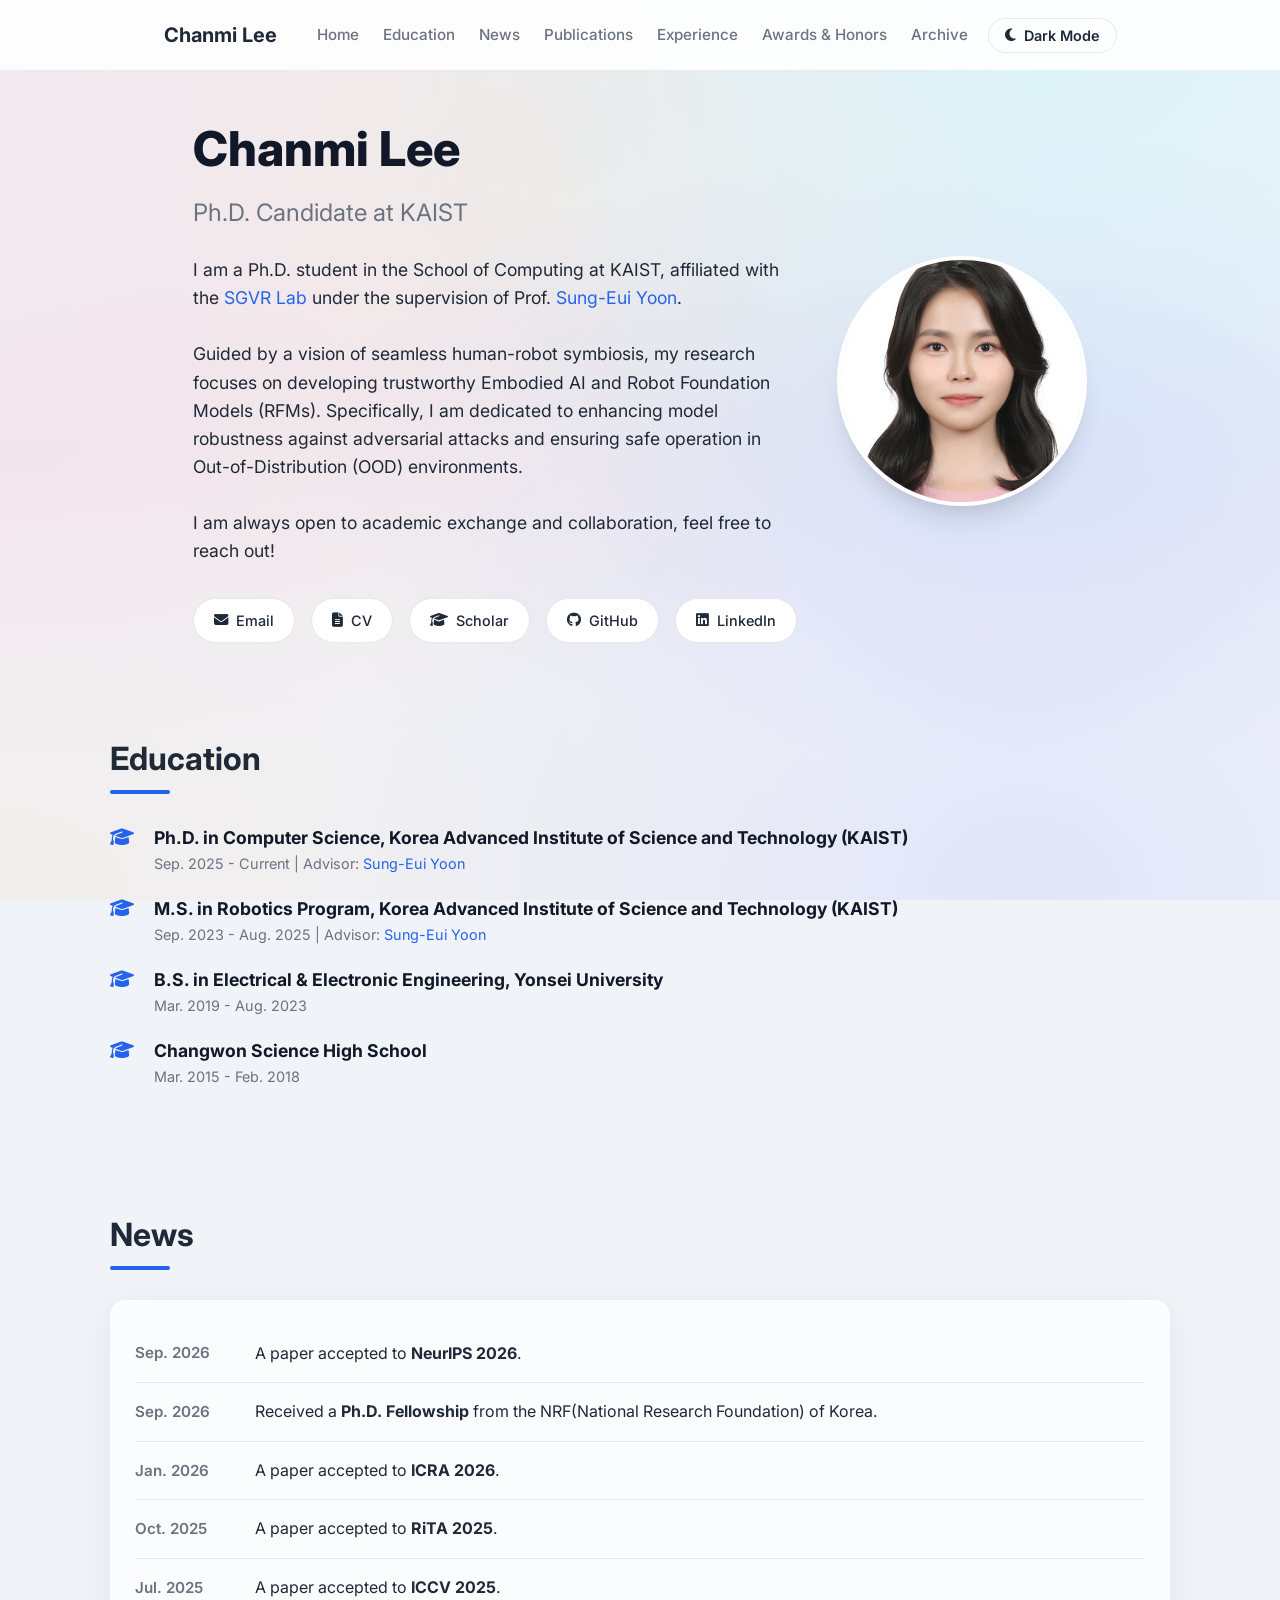
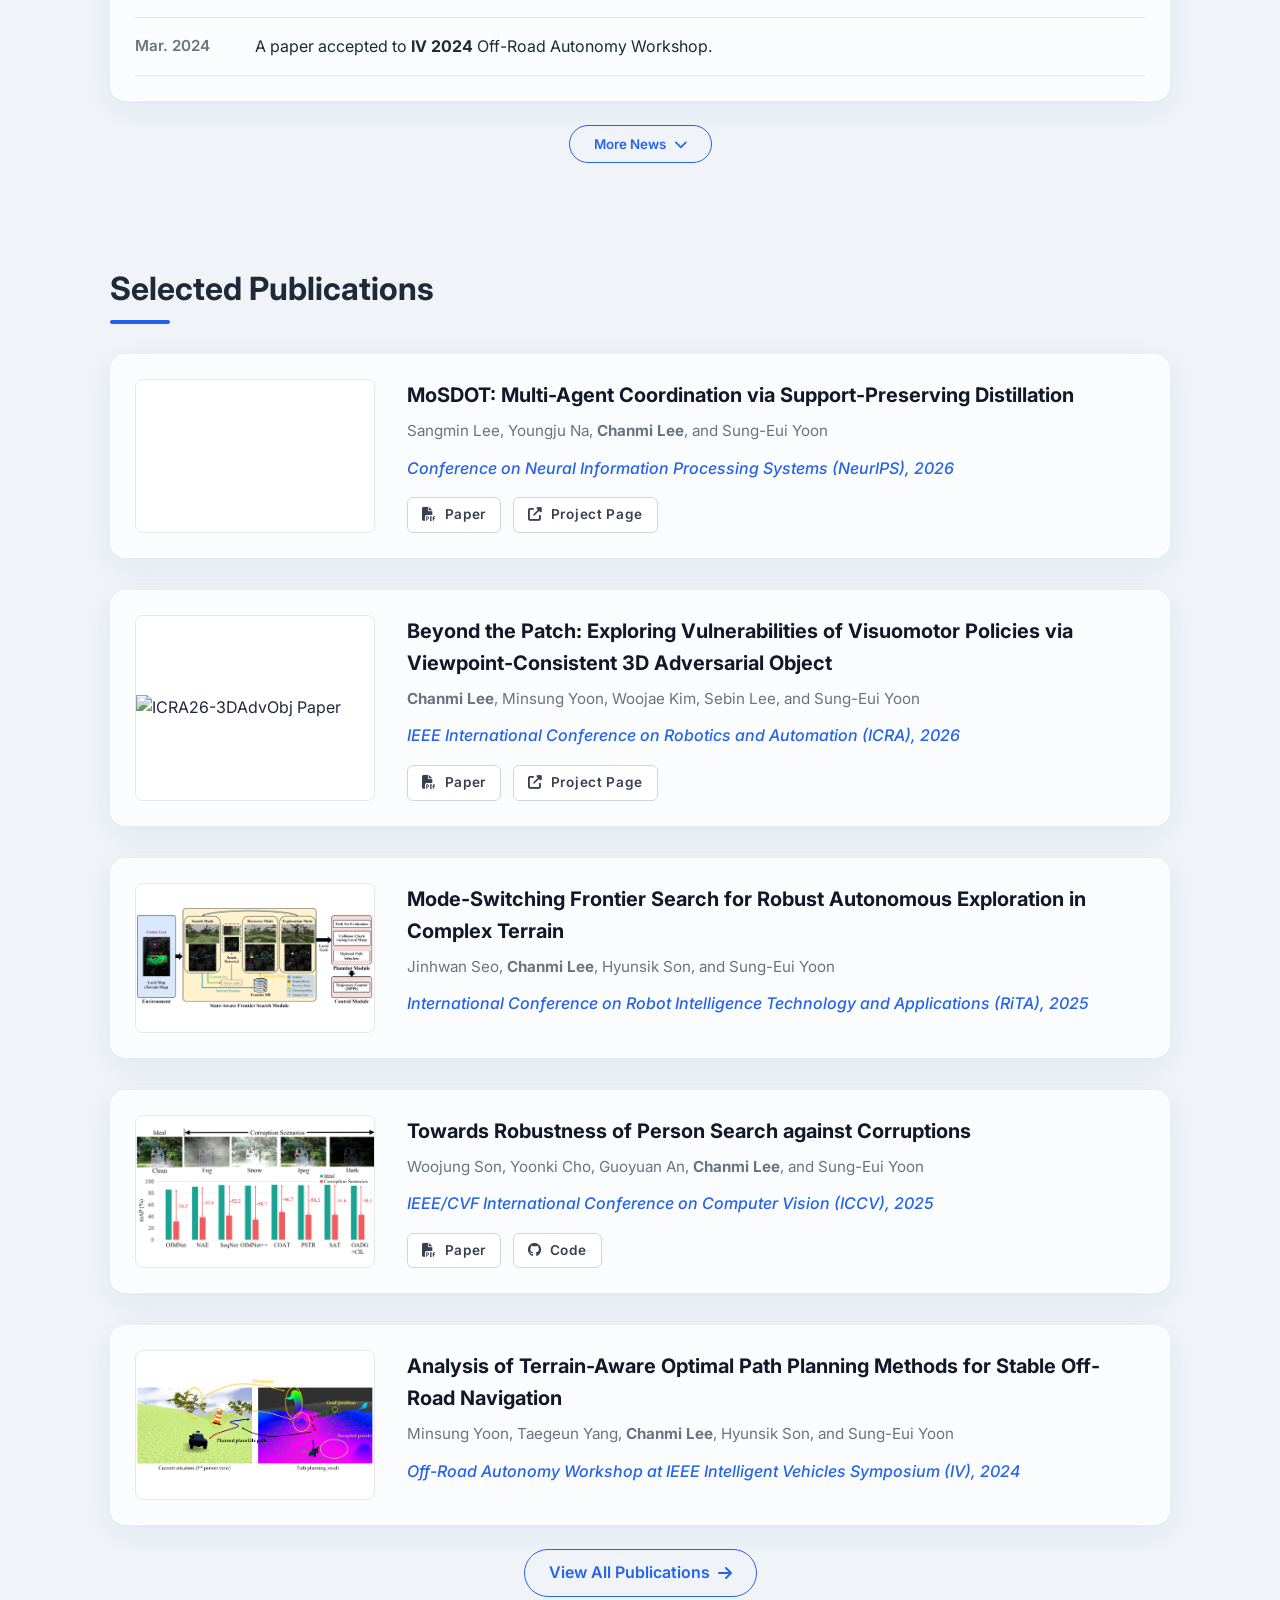
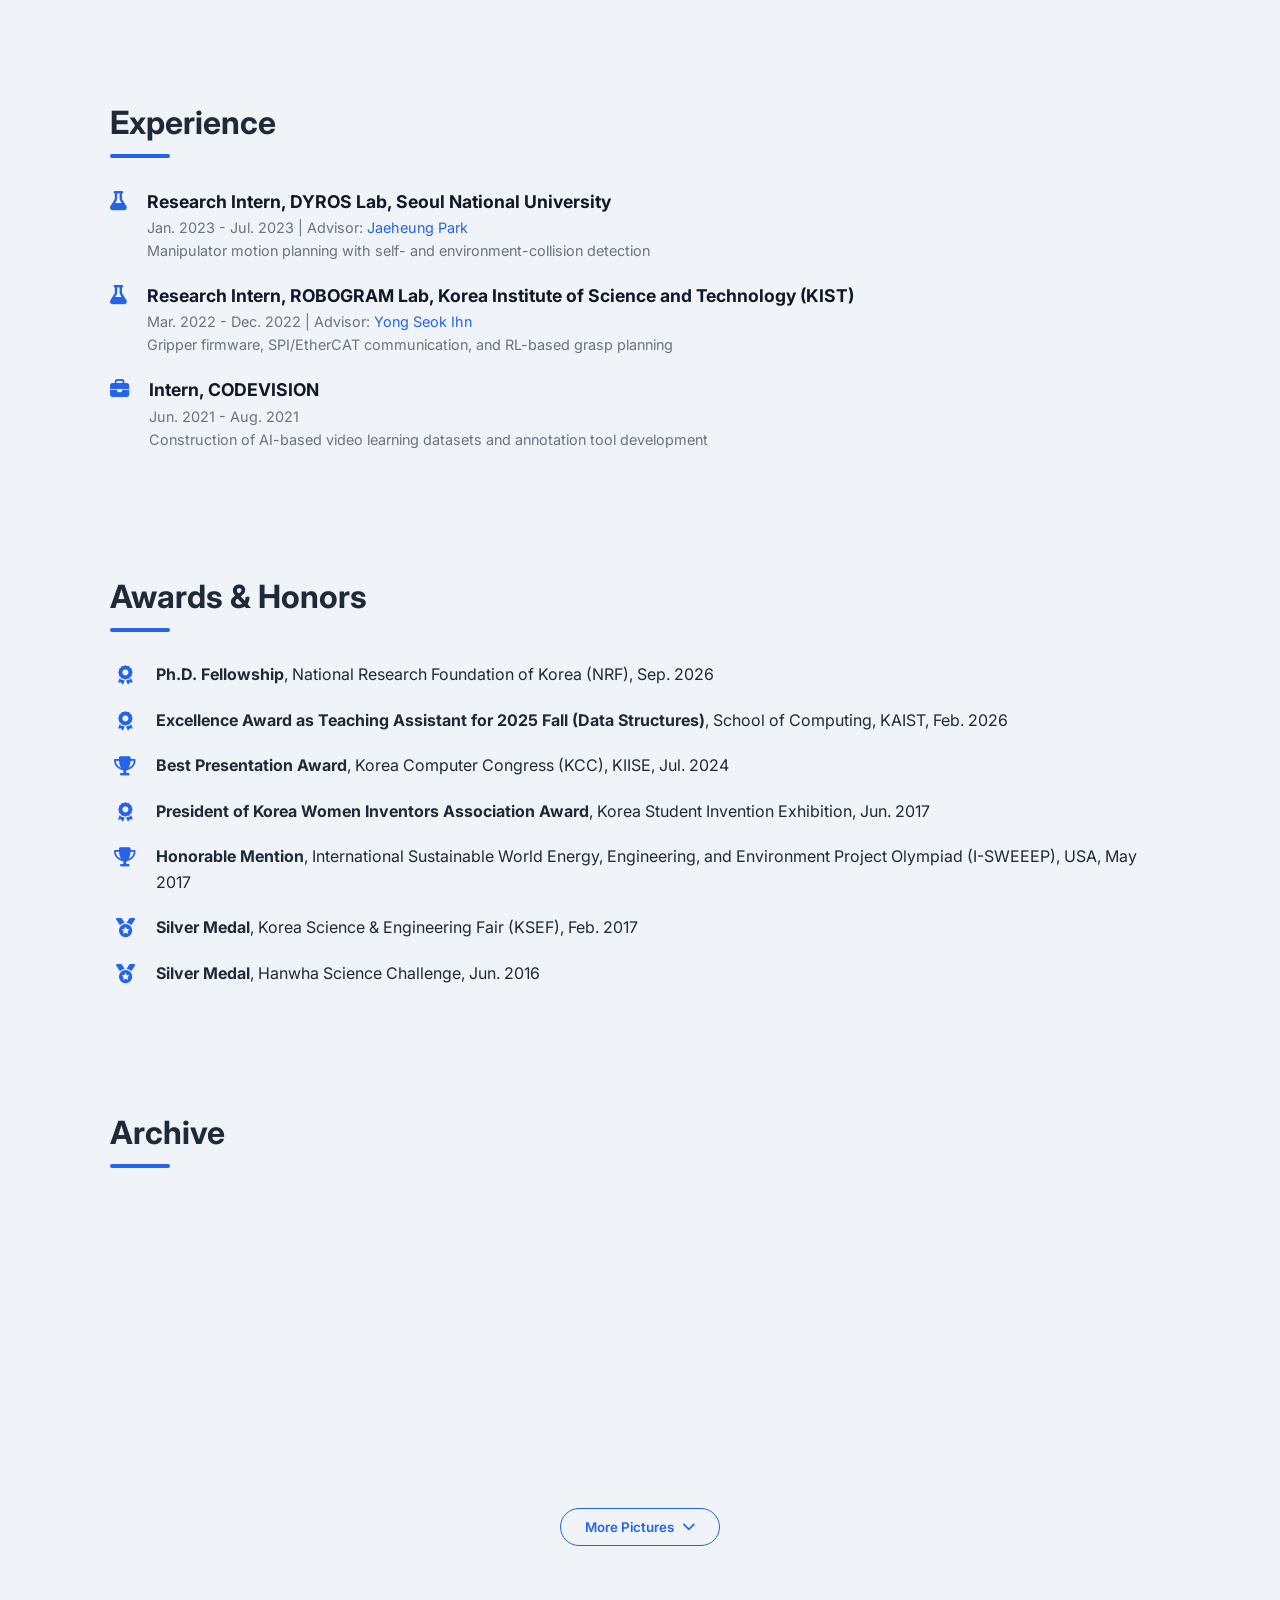
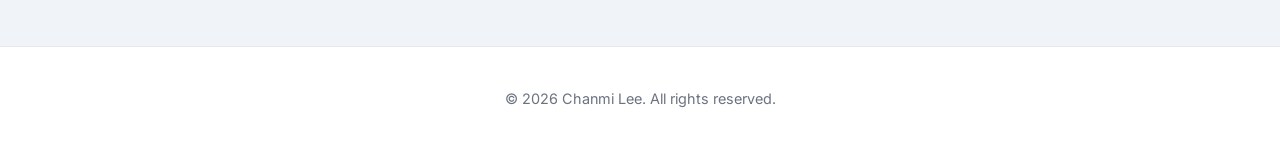
==== commit 8b38fa09: "update 3dadvobj paper link" ====
--- a/index.html
+++ b/index.html
@@ -246,6 +246,9 @@
               <a href="https://chan-mi-lee.github.io/3DAdvObj/" class="pub-link project-page">Project Page</a>
             </div> -->
             <div class="pub-links">
+              <a href="https://ieeexplore.ieee.org/document/11697500" class="pub-link" target="_blank">
+                <i class="fas fa-file-pdf"></i> Paper
+              </a>
               <a href="https://chan-mi-lee.github.io/3DAdvObj/" class="pub-link" target="_blank">
                 <i class="fas fa-external-link-alt"></i> Project Page
               </a>
